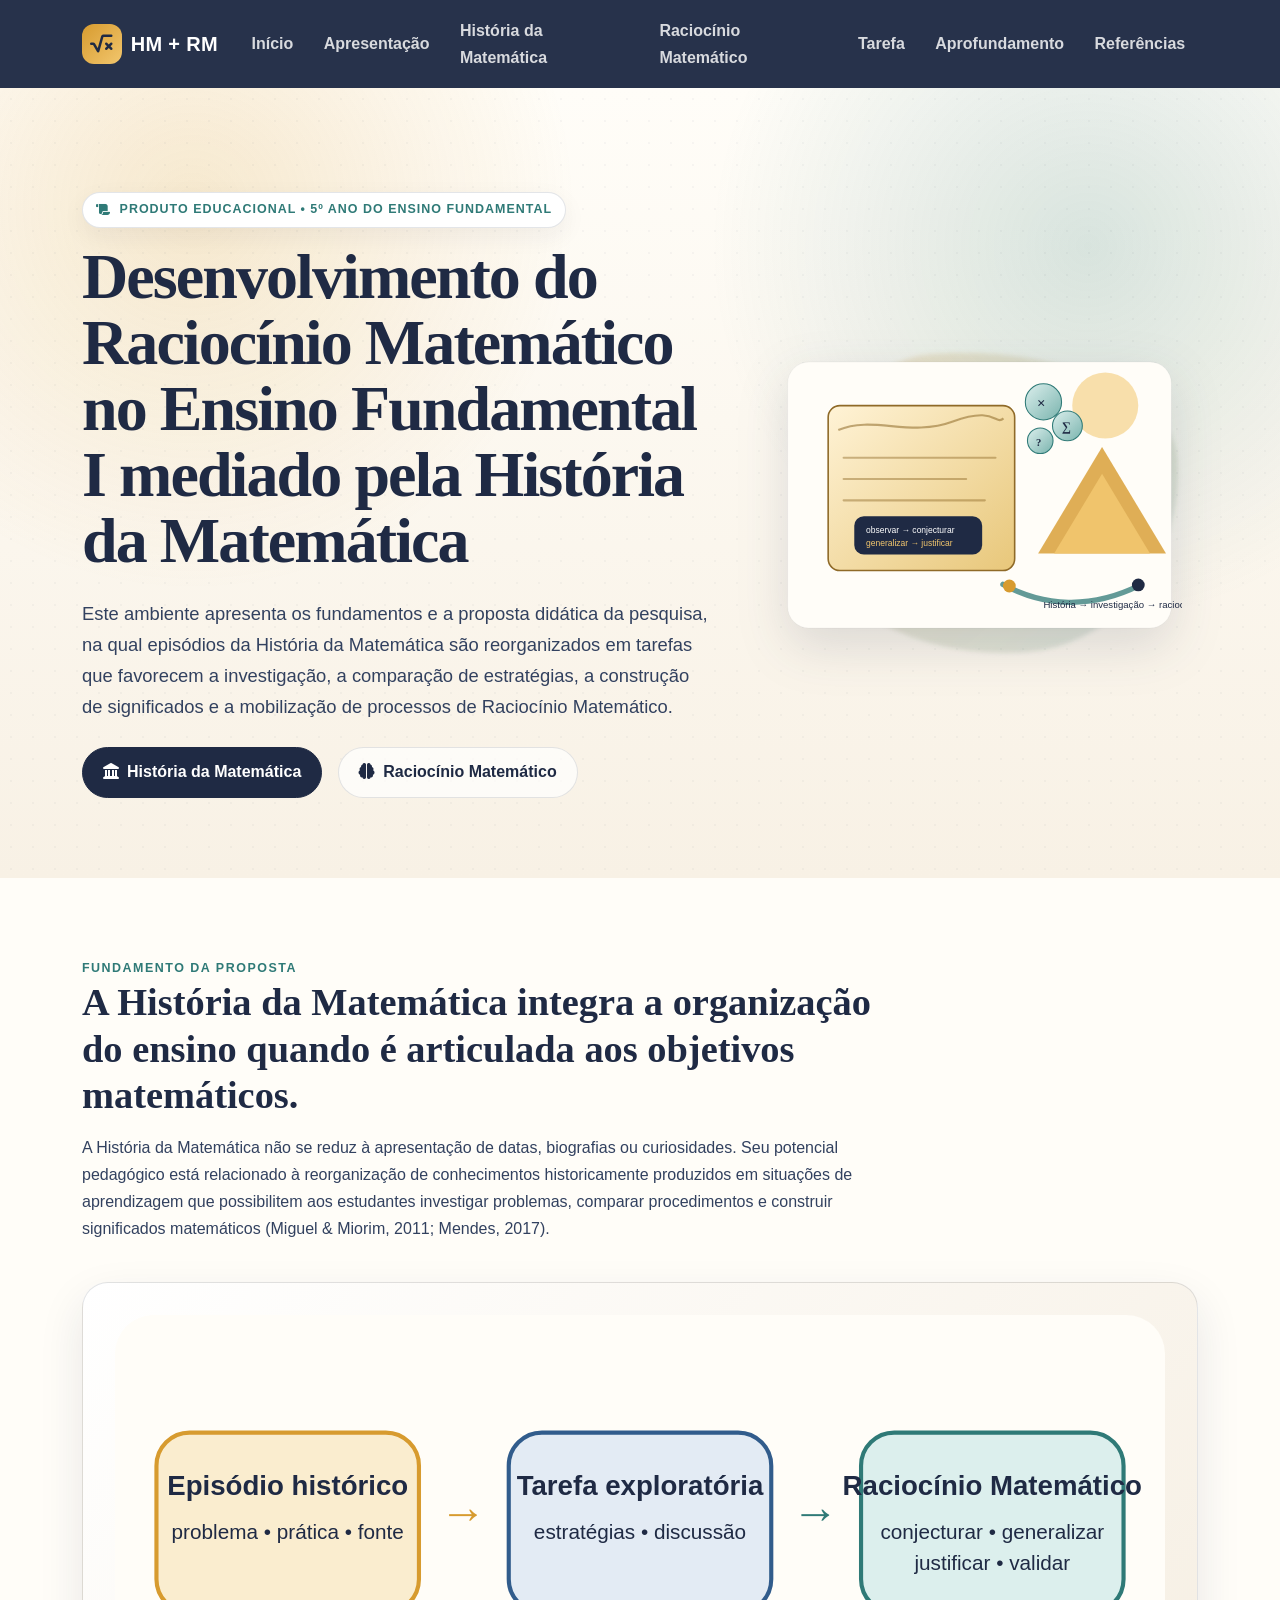
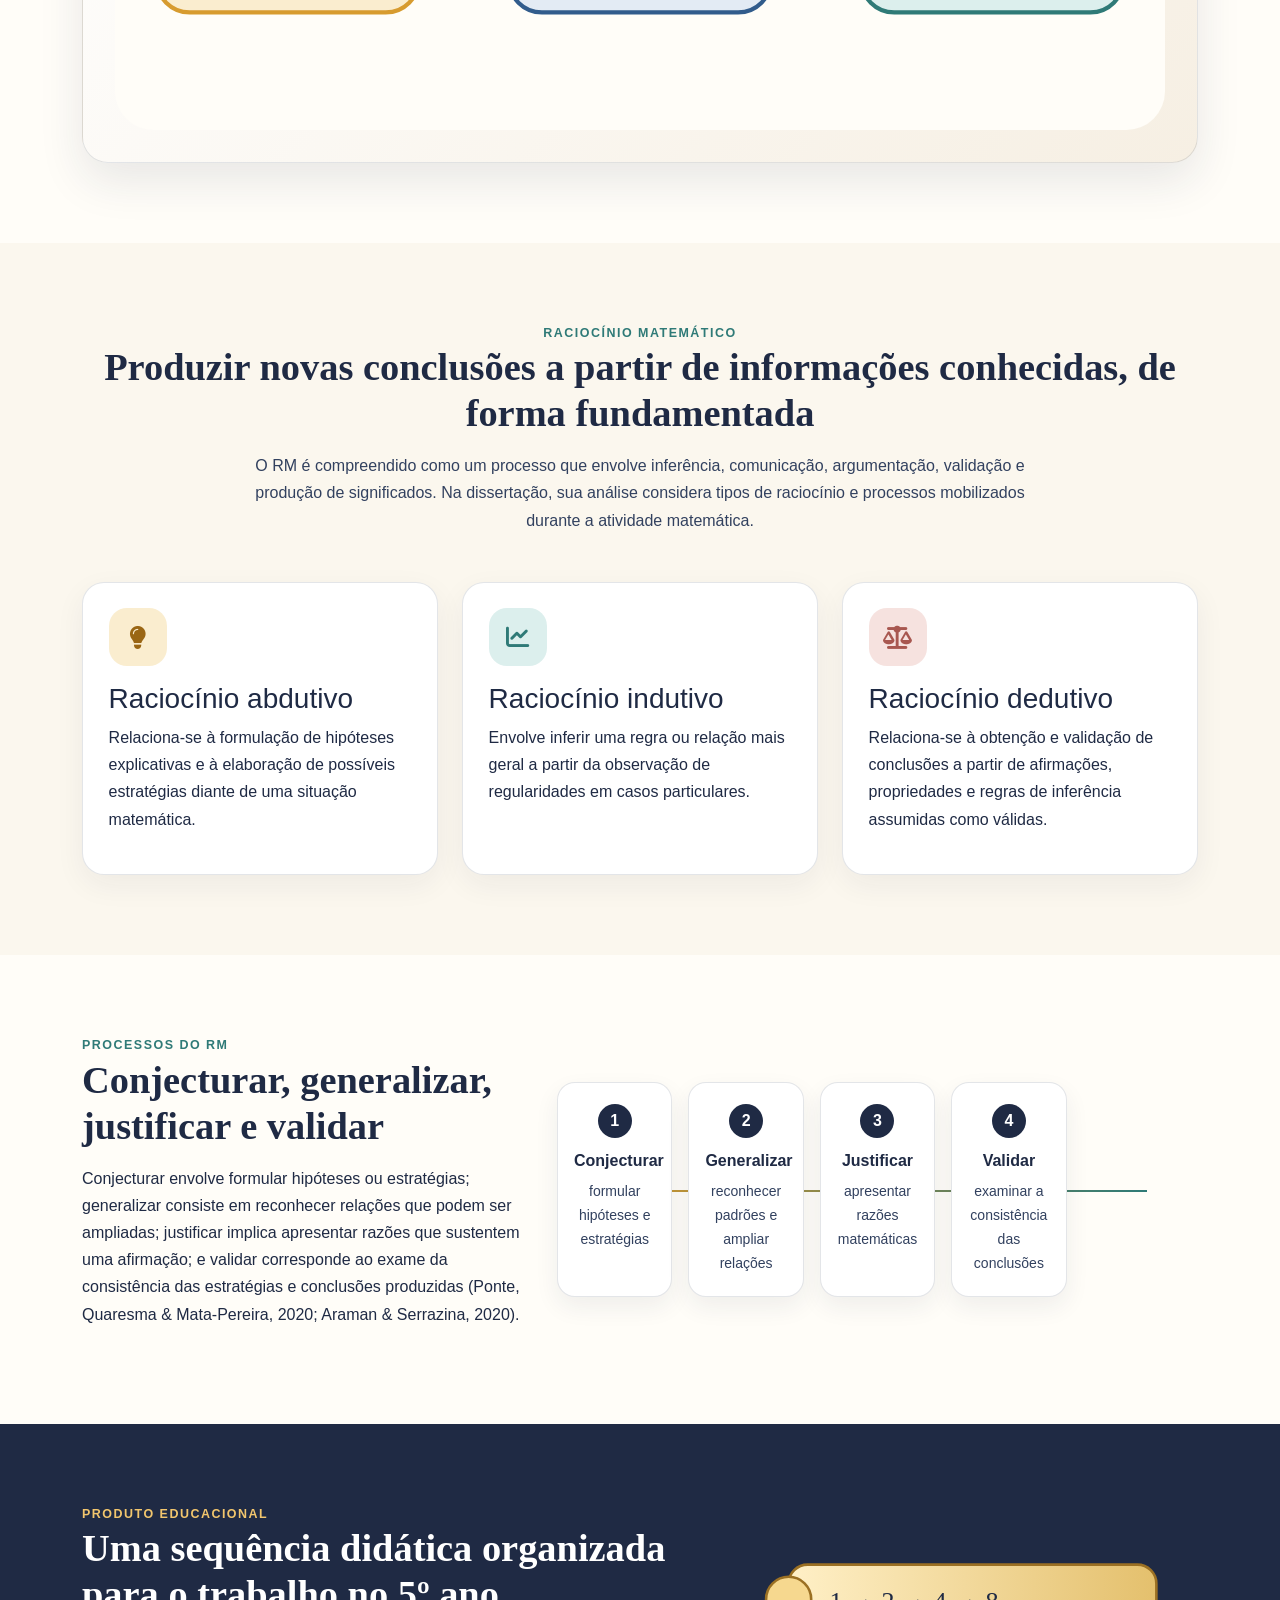
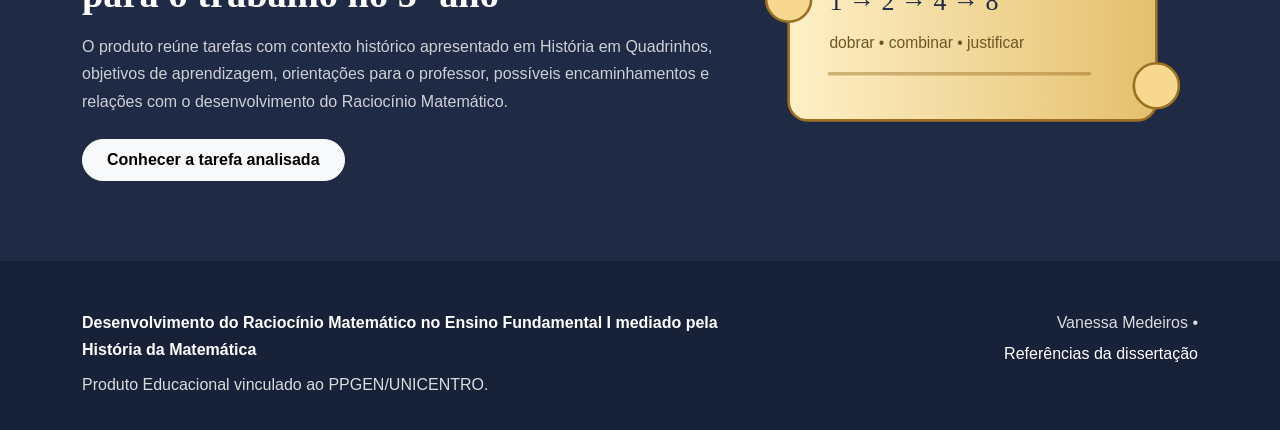
==== index.html @ 0def6e25 "Update index.html" ====
<!DOCTYPE html>

<html lang="pt-BR">
<head>
<meta charset="utf-8"/>
<meta content="width=device-width, initial-scale=1.0" name="viewport"/>
<meta content="Produto Educacional fundamentado na dissertação sobre História da Matemática e Raciocínio Matemático." name="description"/>
<title>Início | HM + RM</title>
<link href="https://cdn.jsdelivr.net/npm/bootstrap@5.3.3/dist/css/bootstrap.min.css" rel="stylesheet"/>
<link href="https://cdnjs.cloudflare.com/ajax/libs/font-awesome/6.5.2/css/all.min.css" rel="stylesheet"/>
<link href="style.css" rel="stylesheet"/>
</head>
<body>
<nav class="navbar navbar-expand-lg navbar-dark site-nav sticky-top">
<div class="container">
<a class="navbar-brand d-flex align-items-center" href="index.html"><span class="brand-mark"><i class="fa-solid fa-square-root-variable"></i></span>HM + RM</a>
<button aria-label="Abrir menu" class="navbar-toggler" data-bs-target="#menu" data-bs-toggle="collapse" type="button"><span class="navbar-toggler-icon"></span></button>
<div class="collapse navbar-collapse" id="menu">
<ul class="navbar-nav ms-auto align-items-lg-center">
<li class="nav-item"><a class="nav-link" href="index.html">Início</a></li>
<li class="nav-item"><a class="nav-link" href="apresentacao.html">Apresentação</a></li>
<li class="nav-item"><a class="nav-link" href="historia.html">História da Matemática</a></li>
<li class="nav-item"><a class="nav-link" href="raciocinio.html">Raciocínio Matemático</a></li>
<li class="nav-item"><a class="nav-link" href="tarefas.html">Tarefa</a></li>
<li class="nav-item"><a class="nav-link" href="saiba-mais.html">Aprofundamento</a></li>
<li class="nav-item"><a class="nav-link" href="referencias.html">Referências</a></li>
</ul>
</div>
</div>
</nav>
<header class="hero">
<div class="container">
<div class="row align-items-center g-5">
<div class="col-lg-7 reveal">
<span class="eyebrow"><i class="fa-solid fa-scroll"></i> Produto Educacional • 5º ano do Ensino Fundamental</span>
<h1 class="mt-3">Desenvolvimento do Raciocínio Matemático no Ensino Fundamental I mediado pela História da Matemática</h1>
<p class="lead mt-4">Este ambiente apresenta os fundamentos e a proposta didática da pesquisa, na qual episódios da História da Matemática são reorganizados em tarefas que favorecem a investigação, a comparação de estratégias, a construção de significados e a mobilização de processos de Raciocínio Matemático.</p>
<div class="d-flex flex-wrap gap-3 mt-4">
<a class="btn btn-primary-custom" href="historia.html"><i class="fa-solid fa-landmark me-2"></i>História da Matemática</a>
<a class="btn btn-outline-custom" href="raciocinio.html"><i class="fa-solid fa-brain me-2"></i>Raciocínio Matemático</a>
</div>
</div>
<div class="col-lg-5 reveal"><div class="hero-visual"><img alt="Ilustração relacionando História da Matemática e Raciocínio Matemático" src="hero-hm-rm.svg"/></div></div>
</div>
</div>
</header>
<main>
<section class="section" id="conexao"><div class="container">
<div class="row align-items-end mb-4 g-4 reveal"><div class="col-lg-9">
<div class="kicker">Fundamento da proposta</div>
<h2 class="section-title">A História da Matemática integra a organização do ensino quando é articulada aos objetivos matemáticos.</h2>
<p class="section-subtitle">A História da Matemática não se reduz à apresentação de datas, biografias ou curiosidades. Seu potencial pedagógico está relacionado à reorganização de conhecimentos historicamente produzidos em situações de aprendizagem que possibilitem aos estudantes investigar problemas, comparar procedimentos e construir significados matemáticos (Miguel &amp; Miorim, 2011; Mendes, 2017).</p>
</div></div>
<div class="bridge-card reveal"><img alt="Relação entre episódio histórico, tarefa matemática e Raciocínio Matemático" src="hm-rm-conexao.svg"/></div>
</div></section>
<section class="section section-soft"><div class="container">
<div class="text-center mb-5 reveal"><div class="kicker">Raciocínio Matemático</div><h2 class="section-title">Produzir novas conclusões a partir de informações conhecidas, de forma fundamentada</h2><p class="section-subtitle mx-auto">O RM é compreendido como um processo que envolve inferência, comunicação, argumentação, validação e produção de significados. Na dissertação, sua análise considera tipos de raciocínio e processos mobilizados durante a atividade matemática.</p></div>
<div class="row g-4">
<div class="col-lg-4 reveal"><div class="feature-card"><span class="icon-orb gold"><i class="fa-solid fa-lightbulb"></i></span><h3>Raciocínio abdutivo</h3><p>Relaciona-se à formulação de hipóteses explicativas e à elaboração de possíveis estratégias diante de uma situação matemática.</p></div></div>
<div class="col-lg-4 reveal"><div class="feature-card"><span class="icon-orb teal"><i class="fa-solid fa-chart-line"></i></span><h3>Raciocínio indutivo</h3><p>Envolve inferir uma regra ou relação mais geral a partir da observação de regularidades em casos particulares.</p></div></div>
<div class="col-lg-4 reveal"><div class="feature-card"><span class="icon-orb rose"><i class="fa-solid fa-scale-balanced"></i></span><h3>Raciocínio dedutivo</h3><p>Relaciona-se à obtenção e validação de conclusões a partir de afirmações, propriedades e regras de inferência assumidas como válidas.</p></div></div>
</div>
</div></section>
<section class="section"><div class="container">
<div class="row g-4 align-items-center"><div class="col-lg-5 reveal"><div class="kicker">Processos do RM</div><h2 class="section-title">Conjecturar, generalizar, justificar e validar</h2><p>Conjecturar envolve formular hipóteses ou estratégias; generalizar consiste em reconhecer relações que podem ser ampliadas; justificar implica apresentar razões que sustentem uma afirmação; e validar corresponde ao exame da consistência das estratégias e conclusões produzidas (Ponte, Quaresma &amp; Mata-Pereira, 2020; Araman &amp; Serrazina, 2020).</p></div>
<div class="col-lg-7 reveal"><div class="concept-flow"><div class="flow-step"><span class="num">1</span>Conjecturar<small>formular hipóteses e estratégias</small></div><div class="flow-step"><span class="num">2</span>Generalizar<small>reconhecer padrões e ampliar relações</small></div><div class="flow-step"><span class="num">3</span>Justificar<small>apresentar razões matemáticas</small></div><div class="flow-step"><span class="num">4</span>Validar<small>examinar a consistência das conclusões</small></div></div></div></div>
</div></section>
<section class="section section-dark"><div class="container"><div class="row g-4 align-items-center">
<div class="col-lg-7 reveal"><div class="kicker" style="color:var(--gold-2)">Produto Educacional</div><h2 class="section-title">Uma sequência didática organizada para o trabalho no 5º ano</h2><p class="section-subtitle">O produto reúne tarefas com contexto histórico apresentado em História em Quadrinhos, objetivos de aprendizagem, orientações para o professor, possíveis encaminhamentos e relações com o desenvolvimento do Raciocínio Matemático.</p><a class="btn btn-light rounded-pill fw-bold px-4 py-2 mt-2" href="tarefas.html">Conhecer a tarefa analisada</a></div>
<div class="col-lg-5 reveal"><img alt="Representação visual da tarefa sobre multiplicação egípcia" src="papiro-egipcio.svg"/></div>
</div></div></section>
</main>
<footer class="site-footer">
<div class="container">
<div class="row g-4">
<div class="col-lg-7"><div class="footer-title">Desenvolvimento do Raciocínio Matemático no Ensino Fundamental I mediado pela História da Matemática</div><p class="mt-2 mb-0">Produto Educacional vinculado ao PPGEN/UNICENTRO.</p></div>
<div class="col-lg-5 text-lg-end"><p class="mb-1">Vanessa Medeiros • <span id="ano"></span></p><a href="referencias.html">Referências da dissertação</a></div>
</div>
</div>
</footer>
<script src="https://cdn.jsdelivr.net/npm/bootstrap@5.3.3/dist/js/bootstrap.bundle.min.js"></script>
<script src="script.js"></script>
</body>
</html>
---- style.css ----
:root {
  --ink: #1f2a44;
  --ink-2: #32415f;
  --paper: #fbf7ee;
  --paper-2: #f2eadc;
  --cream: #fffdf8;
  --gold: #d79b2f;
  --gold-2: #f2c66d;
  --teal: #2f7a77;
  --teal-2: #dcefed;
  --blue: #315c8c;
  --rose: #a85750;
  --line: rgba(31, 42, 68, 0.12);
  --shadow: 0 18px 45px rgba(31, 42, 68, 0.10);
  --radius: 22px;
}

* { box-sizing: border-box; }
html { scroll-behavior: smooth; }
body {
  margin: 0;
  font-family: "Inter", "Segoe UI", Arial, sans-serif;
  color: var(--ink);
  background: var(--cream);
  line-height: 1.7;
}

a { color: var(--blue); text-decoration: none; }
a:hover { color: var(--teal); }
img { max-width: 100%; height: auto; }

.reading-progress {
  position: fixed;
  inset: 0 auto auto 0;
  height: 4px;
  width: 0;
  background: linear-gradient(90deg, var(--gold), var(--teal));
  z-index: 2000;
}

.site-nav {
  background: rgba(31, 42, 68, 0.96);
  backdrop-filter: blur(10px);
}
.site-nav .navbar-brand {
  color: #fff;
  font-weight: 800;
  letter-spacing: .3px;
}
.site-nav .brand-mark {
  display: inline-grid;
  place-items: center;
  width: 40px;
  height: 40px;
  margin-right: .55rem;
  border-radius: 12px;
  background: linear-gradient(135deg, var(--gold), var(--gold-2));
  color: var(--ink);
}
.site-nav .nav-link {
  color: rgba(255,255,255,.82) !important;
  font-weight: 600;
  margin-left: .3rem;
  border-radius: 999px;
  padding: .55rem .8rem !important;
}
.site-nav .nav-link:hover,
.site-nav .nav-link.active {
  color: #fff !important;
  background: rgba(255,255,255,.12);
}

.hero {
  position: relative;
  overflow: hidden;
  padding: 6.5rem 0 5rem;
  background:
    radial-gradient(circle at 15% 15%, rgba(215,155,47,.20), transparent 30%),
    radial-gradient(circle at 85% 20%, rgba(47,122,119,.18), transparent 30%),
    linear-gradient(180deg, #fffdf8 0%, #f8f1e5 100%);
}
.hero::after {
  content: "";
  position: absolute;
  inset: 0;
  pointer-events: none;
  opacity: .24;
  background-image: radial-gradient(rgba(31,42,68,.15) 1px, transparent 1px);
  background-size: 22px 22px;
}
.hero .container { position: relative; z-index: 1; }
.eyebrow {
  display: inline-flex;
  align-items: center;
  gap: .55rem;
  padding: .4rem .8rem;
  border-radius: 999px;
  background: #fff;
  border: 1px solid var(--line);
  box-shadow: 0 8px 25px rgba(31,42,68,.06);
  color: var(--teal);
  font-weight: 800;
  text-transform: uppercase;
  font-size: .78rem;
  letter-spacing: .08em;
}
.hero h1,
.page-hero h1 {
  font-family: Georgia, "Times New Roman", serif;
  font-weight: 800;
  color: var(--ink);
  letter-spacing: -.03em;
}
.hero h1 { font-size: clamp(2.45rem, 5vw, 4.6rem); line-height: 1.03; }
.hero .lead { color: var(--ink-2); max-width: 720px; font-size: 1.15rem; }
.hero-visual {
  position: relative;
  padding: 1rem;
}
.hero-visual::before {
  content: "";
  position: absolute;
  inset: 6% 4% 2% 12%;
  background: linear-gradient(145deg, rgba(215,155,47,.18), rgba(47,122,119,.16));
  filter: blur(2px);
  border-radius: 35% 65% 45% 55% / 55% 40% 60% 45%;
  transform: rotate(-4deg);
}
.hero-visual img { position: relative; z-index: 1; filter: drop-shadow(0 18px 25px rgba(31,42,68,.14)); }

.btn-primary-custom,
.btn-outline-custom {
  border-radius: 999px;
  padding: .8rem 1.25rem;
  font-weight: 800;
  transition: .2s ease;
}
.btn-primary-custom {
  background: var(--ink);
  color: #fff;
  border: 1px solid var(--ink);
}
.btn-primary-custom:hover { background: var(--teal); border-color: var(--teal); color: #fff; transform: translateY(-2px); }
.btn-outline-custom {
  color: var(--ink);
  background: rgba(255,255,255,.7);
  border: 1px solid var(--line);
}
.btn-outline-custom:hover { background: #fff; color: var(--teal); transform: translateY(-2px); }

.section { padding: 5rem 0; }
.section-soft { background: var(--paper); }
.section-dark {
  background: var(--ink);
  color: #fff;
}
.section-title {
  font-family: Georgia, "Times New Roman", serif;
  font-weight: 800;
  font-size: clamp(2rem, 3vw, 3rem);
  margin-bottom: 1rem;
  color: var(--ink);
}
.section-dark .section-title { color: #fff; }
.section-subtitle { color: var(--ink-2); max-width: 780px; }
.section-dark .section-subtitle { color: rgba(255,255,255,.78); }

.kicker {
  color: var(--teal);
  text-transform: uppercase;
  letter-spacing: .12em;
  font-weight: 900;
  font-size: .78rem;
}

.feature-card,
.info-card,
.task-card,
.resource-card,
.stat-card {
  height: 100%;
  background: #fff;
  border: 1px solid var(--line);
  border-radius: var(--radius);
  box-shadow: 0 10px 30px rgba(31,42,68,.06);
}
.feature-card,
.info-card,
.resource-card,
.stat-card { padding: 1.6rem; }
.feature-card { transition: transform .2s ease, box-shadow .2s ease; }
.feature-card:hover { transform: translateY(-5px); box-shadow: var(--shadow); }
.icon-orb {
  display: inline-grid;
  place-items: center;
  width: 58px;
  height: 58px;
  border-radius: 18px;
  margin-bottom: 1rem;
  font-size: 1.45rem;
  color: var(--ink);
  background: var(--paper-2);
}
.icon-orb.teal { background: var(--teal-2); color: var(--teal); }
.icon-orb.gold { background: #faedcf; color: #9a6614; }
.icon-orb.rose { background: #f6e2df; color: var(--rose); }
.icon-orb.blue { background: #e3ebf4; color: var(--blue); }

.concept-flow {
  position: relative;
  display: grid;
  grid-template-columns: repeat(5, minmax(0, 1fr));
  gap: 1rem;
  align-items: stretch;
}
.concept-flow::before {
  content: "";
  position: absolute;
  top: 50%;
  left: 8%;
  right: 8%;
  height: 2px;
  background: linear-gradient(90deg, var(--gold), var(--teal));
  z-index: 0;
}
.flow-step {
  position: relative;
  z-index: 1;
  padding: 1.3rem 1rem;
  text-align: center;
  border-radius: 18px;
  background: #fff;
  border: 1px solid var(--line);
  box-shadow: 0 10px 25px rgba(31,42,68,.07);
  font-weight: 800;
}
.flow-step small { display: block; margin-top: .35rem; color: var(--ink-2); font-weight: 500; }
.flow-step .num {
  display: inline-grid;
  place-items: center;
  width: 34px;
  height: 34px;
  border-radius: 50%;
  background: var(--ink);
  color: #fff;
  margin-bottom: .6rem;
}

.bridge-card {
  border-radius: 26px;
  padding: 2rem;
  background: linear-gradient(135deg, #fff, #f6efe3);
  border: 1px solid var(--line);
  box-shadow: var(--shadow);
}
.bridge-arrow {
  font-size: 2rem;
  color: var(--gold);
}

.page-hero {
  padding: 4.3rem 0 3.8rem;
  background:
    linear-gradient(135deg, rgba(215,155,47,.15), rgba(47,122,119,.10)),
    var(--paper);
  border-bottom: 1px solid var(--line);
}
.page-hero p { color: var(--ink-2); font-size: 1.08rem; max-width: 820px; }

.pill-row { display: flex; flex-wrap: wrap; gap: .55rem; }
.pill {
  display: inline-flex;
  align-items: center;
  gap: .4rem;
  padding: .42rem .72rem;
  border-radius: 999px;
  background: var(--paper-2);
  color: var(--ink);
  border: 1px solid var(--line);
  font-size: .9rem;
  font-weight: 700;
}

.timeline {
  position: relative;
  padding-left: 2rem;
}
.timeline::before {
  content: "";
  position: absolute;
  left: .55rem;
  top: .6rem;
  bottom: .6rem;
  width: 2px;
  background: linear-gradient(var(--gold), var(--teal));
}
.timeline-item {
  position: relative;
  padding: 0 0 1.8rem 1rem;
}
.timeline-item::before {
  content: "";
  position: absolute;
  left: -1.86rem;
  top: .4rem;
  width: 14px;
  height: 14px;
  border-radius: 50%;
  background: #fff;
  border: 4px solid var(--teal);
}

.rm-grid {
  display: grid;
  grid-template-columns: repeat(3, minmax(0, 1fr));
  gap: 1rem;
}
.rm-card {
  padding: 1.5rem;
  border-radius: 22px;
  background: #fff;
  border: 1px solid var(--line);
  box-shadow: 0 10px 28px rgba(31,42,68,.06);
}
.rm-card strong { display: block; font-size: 1.16rem; margin-bottom: .55rem; }
.rm-link {
  display: flex;
  align-items: center;
  justify-content: center;
  gap: .55rem;
  margin-top: 1rem;
  font-weight: 800;
  color: var(--teal);
}

.process-table {
  overflow: hidden;
  border-radius: 20px;
  border: 1px solid var(--line);
  background: #fff;
}
.process-row {
  display: grid;
  grid-template-columns: 190px 1fr 1fr;
  border-bottom: 1px solid var(--line);
}
.process-row:last-child { border-bottom: 0; }
.process-row > div { padding: 1.1rem 1.2rem; }
.process-row.head { background: var(--ink); color: #fff; font-weight: 800; }
.process-name { font-weight: 900; color: var(--ink); background: var(--paper); }
.process-row.head .process-name { color: #fff; background: transparent; }

.hm-callout {
  border-left: 6px solid var(--gold);
  padding: 1.3rem 1.4rem;
  border-radius: 16px;
  background: #fff9eb;
}

.task-card { overflow: hidden; transition: transform .2s ease, box-shadow .2s ease; }
.task-card:hover { transform: translateY(-5px); box-shadow: var(--shadow); }
.task-art {
  height: 190px;
  display: grid;
  place-items: center;
  padding: 1.2rem;
  background: linear-gradient(135deg, #f7edd7, #e6f2f1);
  border-bottom: 1px solid var(--line);
}
.task-art img { max-height: 160px; }
.task-body { padding: 1.5rem; }
.task-meta { display: flex; flex-wrap: wrap; gap: .5rem; margin: 1rem 0; }
.task-meta span {
  padding: .36rem .65rem;
  border-radius: 999px;
  background: var(--paper);
  border: 1px solid var(--line);
  font-size: .84rem;
  font-weight: 700;
}

.resource-card h3 { font-size: 1.1rem; }
.resource-card .resource-type {
  display: inline-block;
  margin-bottom: .75rem;
  color: var(--teal);
  font-size: .78rem;
  font-weight: 900;
  text-transform: uppercase;
  letter-spacing: .09em;
}

.reference-list { display: grid; gap: .9rem; }
.reference-item {
  padding: 1rem 1.2rem;
  background: #fff;
  border: 1px solid var(--line);
  border-radius: 16px;
}
.reference-item strong { color: var(--ink); }

.quote-panel {
  position: relative;
  padding: 2rem;
  border-radius: 24px;
  background: var(--ink);
  color: #fff;
  overflow: hidden;
}
.quote-panel::after {
  content: "∑";
  position: absolute;
  right: 1rem;
  bottom: -2rem;
  font-family: Georgia, serif;
  font-size: 10rem;
  color: rgba(255,255,255,.06);
}
.quote-panel p { position: relative; z-index: 1; font-size: 1.15rem; margin: 0; }

.stat-card .stat-number {
  font-size: 2rem;
  font-weight: 900;
  color: var(--teal);
}

.notice {
  padding: 1rem 1.2rem;
  border-radius: 16px;
  background: #eef7f5;
  border: 1px solid rgba(47,122,119,.24);
}

.site-footer {
  padding: 3rem 0 2rem;
  background: #172137;
  color: rgba(255,255,255,.84);
}
.site-footer a { color: #fff; }
.site-footer .footer-title { color: #fff; font-weight: 800; }

/* Conteúdo visível por padrão. A animação só é ativada quando o JavaScript carrega corretamente. */
.reveal {
  opacity: 1;
  transform: none;
}
.reveal.reveal-ready {
  opacity: 0;
  transform: translateY(18px);
  transition: opacity .55s ease, transform .55s ease;
}
.reveal.reveal-ready.visible {
  opacity: 1;
  transform: translateY(0);
}

#btnTopo {
  position: fixed;
  right: 22px;
  bottom: 22px;
  width: 48px;
  height: 48px;
  border: 0;
  border-radius: 50%;
  background: var(--ink);
  color: #fff;
  box-shadow: 0 10px 28px rgba(31,42,68,.25);
  display: none;
  z-index: 1200;
}
#btnTopo:hover { background: var(--teal); }

@media (max-width: 991.98px) {
  .hero { padding-top: 4.2rem; }
  .hero-visual { margin-top: 2rem; }
  .concept-flow { grid-template-columns: 1fr; }
  .concept-flow::before { display: none; }
  .rm-grid { grid-template-columns: 1fr; }
  .process-row { grid-template-columns: 1fr; }
  .process-row.head { display: none; }
  .process-name { border-bottom: 1px solid var(--line); }
}

@media (max-width: 575.98px) {
  .section { padding: 3.5rem 0; }
  .hero h1 { font-size: 2.45rem; }
  .page-hero { padding: 3.2rem 0; }
}


script.js

const page = window.location.pathname.split('/').pop() || 'index.html';

document.querySelectorAll('.site-nav .nav-link').forEach(link => {
  const href = link.getAttribute('href');
  if (href === page) link.classList.add('active');
});

const progress = document.createElement('div');
progress.className = 'reading-progress';
document.body.appendChild(progress);

window.addEventListener('scroll', () => {
  const doc = document.documentElement;
  const max = doc.scrollHeight - doc.clientHeight;
  const pct = max > 0 ? (doc.scrollTop / max) * 100 : 0;
  progress.style.width = `${pct}%`;
});

const button = document.createElement('button');
button.id = 'btnTopo';
button.setAttribute('aria-label', 'Voltar ao topo');
button.innerHTML = '<i class="fa-solid fa-arrow-up"></i>';
document.body.appendChild(button);

window.addEventListener('scroll', () => {
  button.style.display = window.scrollY > 450 ? 'block' : 'none';
});

button.addEventListener('click', () => {
  window.scrollTo({ top: 0, behavior: 'smooth' });
});

document.querySelectorAll('a[href^="#"]').forEach(link => {
  link.addEventListener('click', event => {
    const id = link.getAttribute('href');
    if (!id || id === '#') return;
    const target = document.querySelector(id);
    if (target) {
      event.preventDefault();
      target.scrollIntoView({ behavior: 'smooth', block: 'start' });
    }
  });
});

const revealElements = document.querySelectorAll('.reveal');

if ('IntersectionObserver' in window) {
  const observer = new IntersectionObserver((entries) => {
    entries.forEach(entry => {
      if (entry.isIntersecting) {
        entry.target.classList.add('visible');
        observer.unobserve(entry.target);
      }
    });
  }, { threshold: 0.12 });

  revealElements.forEach(el => {
    el.classList.add('reveal-ready');
    observer.observe(el);
  });
} else {
  // Fallback: em navegadores sem IntersectionObserver, o conteúdo permanece visível.
  revealElements.forEach(el => el.classList.add('visible'));
}

const year = document.getElementById('ano');
if (year) year.textContent = new Date().getFullYear();


hero-hm-rm.svg

<svg xmlns="http://www.w3.org/2000/svg" viewBox="0 0 760 560" role="img" aria-labelledby="title desc">
  <title id="title">História da Matemática conectada ao Raciocínio Matemático</title>
  <desc id="desc">Ilustração com papiro, pirâmide, símbolos matemáticos e trilha de raciocínio.</desc>
  <defs>
    <linearGradient id="paper" x1="0" y1="0" x2="1" y2="1"><stop stop-color="#fff3d6"/><stop offset="1" stop-color="#e8c77a"/></linearGradient>
    <linearGradient id="teal" x1="0" y1="0" x2="1" y2="1"><stop stop-color="#dcefed"/><stop offset="1" stop-color="#7ab4ae"/></linearGradient>
  </defs>
  <rect x="20" y="30" width="720" height="500" rx="40" fill="#fffdf8" stroke="#1f2a44" stroke-opacity=".08"/>
  <circle cx="616" cy="112" r="62" fill="#f2c66d" opacity=".55"/>
  <path d="M490 390 L610 190 L730 390 Z" fill="#d79b2f" opacity=".8"/>
  <path d="M520 390 L610 240 L700 390 Z" fill="#f0c46c"/>
  <rect x="96" y="112" width="350" height="310" rx="22" fill="url(#paper)" stroke="#8f6a28" stroke-width="3"/>
  <path d="M115 158 C180 130 250 172 330 142 S410 150 425 136" fill="none" stroke="#8f6a28" stroke-width="4" opacity=".55"/>
  <path d="M125 210 H410 M125 250 H355 M125 290 H390" stroke="#8f6a28" stroke-width="4" opacity=".45" stroke-linecap="round"/>
  <g transform="translate(145 320)">
    <rect width="240" height="72" rx="18" fill="#1f2a44"/>
    <text x="22" y="31" font-family="Arial" font-size="16" fill="#fff">observar → conjecturar</text>
    <text x="22" y="55" font-family="Arial" font-size="16" fill="#f2c66d">generalizar → justificar</text>
  </g>
  <g fill="url(#teal)" stroke="#2f7a77" stroke-width="2">
    <circle cx="500" cy="105" r="34"/><circle cx="545" cy="150" r="28"/><circle cx="494" cy="178" r="24"/>
  </g>
  <g font-family="Georgia" font-weight="700" fill="#1f2a44">
    <text x="488" y="116" font-size="28">×</text><text x="535" y="160" font-size="24">∑</text><text x="486" y="187" font-size="20">?</text>
  </g>
  <path d="M424 448 C500 490 590 495 680 450" fill="none" stroke="#2f7a77" stroke-width="10" stroke-linecap="round" opacity=".75"/>
  <circle cx="436" cy="451" r="12" fill="#d79b2f"/><circle cx="678" cy="449" r="12" fill="#1f2a44"/>
  <text x="500" y="492" font-family="Arial" font-size="18" fill="#1f2a44">História → investigação → raciocínio</text>
</svg>


hm-rm-conexao.svg

<svg xmlns="http://www.w3.org/2000/svg" viewBox="0 0 760 300" role="img" aria-labelledby="t d">
  <title id="t">Conexão entre História da Matemática e Raciocínio Matemático</title><desc id="d">Fluxo de um episódio histórico para uma tarefa investigativa e para processos de raciocínio.</desc>
  <rect width="760" height="300" rx="28" fill="#fffdf8"/>
  <g font-family="Arial" text-anchor="middle">
    <rect x="30" y="85" width="190" height="130" rx="24" fill="#faedcf" stroke="#d79b2f" stroke-width="3"/>
    <text x="125" y="130" font-size="20" font-weight="700" fill="#1f2a44">Episódio histórico</text>
    <text x="125" y="162" font-size="15" fill="#1f2a44">problema • prática • fonte</text>
    <rect x="285" y="85" width="190" height="130" rx="24" fill="#e3ebf4" stroke="#315c8c" stroke-width="3"/>
    <text x="380" y="130" font-size="20" font-weight="700" fill="#1f2a44">Tarefa exploratória</text>
    <text x="380" y="162" font-size="15" fill="#1f2a44">estratégias • discussão</text>
    <rect x="540" y="85" width="190" height="130" rx="24" fill="#dcefed" stroke="#2f7a77" stroke-width="3"/>
    <text x="635" y="130" font-size="20" font-weight="700" fill="#1f2a44">Raciocínio Matemático</text>
    <text x="635" y="162" font-size="15" fill="#1f2a44">conjecturar • generalizar</text>
    <text x="635" y="184" font-size="15" fill="#1f2a44">justificar • validar</text>
    <text x="252" y="155" font-size="34" fill="#d79b2f">→</text>
    <text x="507" y="155" font-size="34" fill="#2f7a77">→</text>
  </g>
</svg>
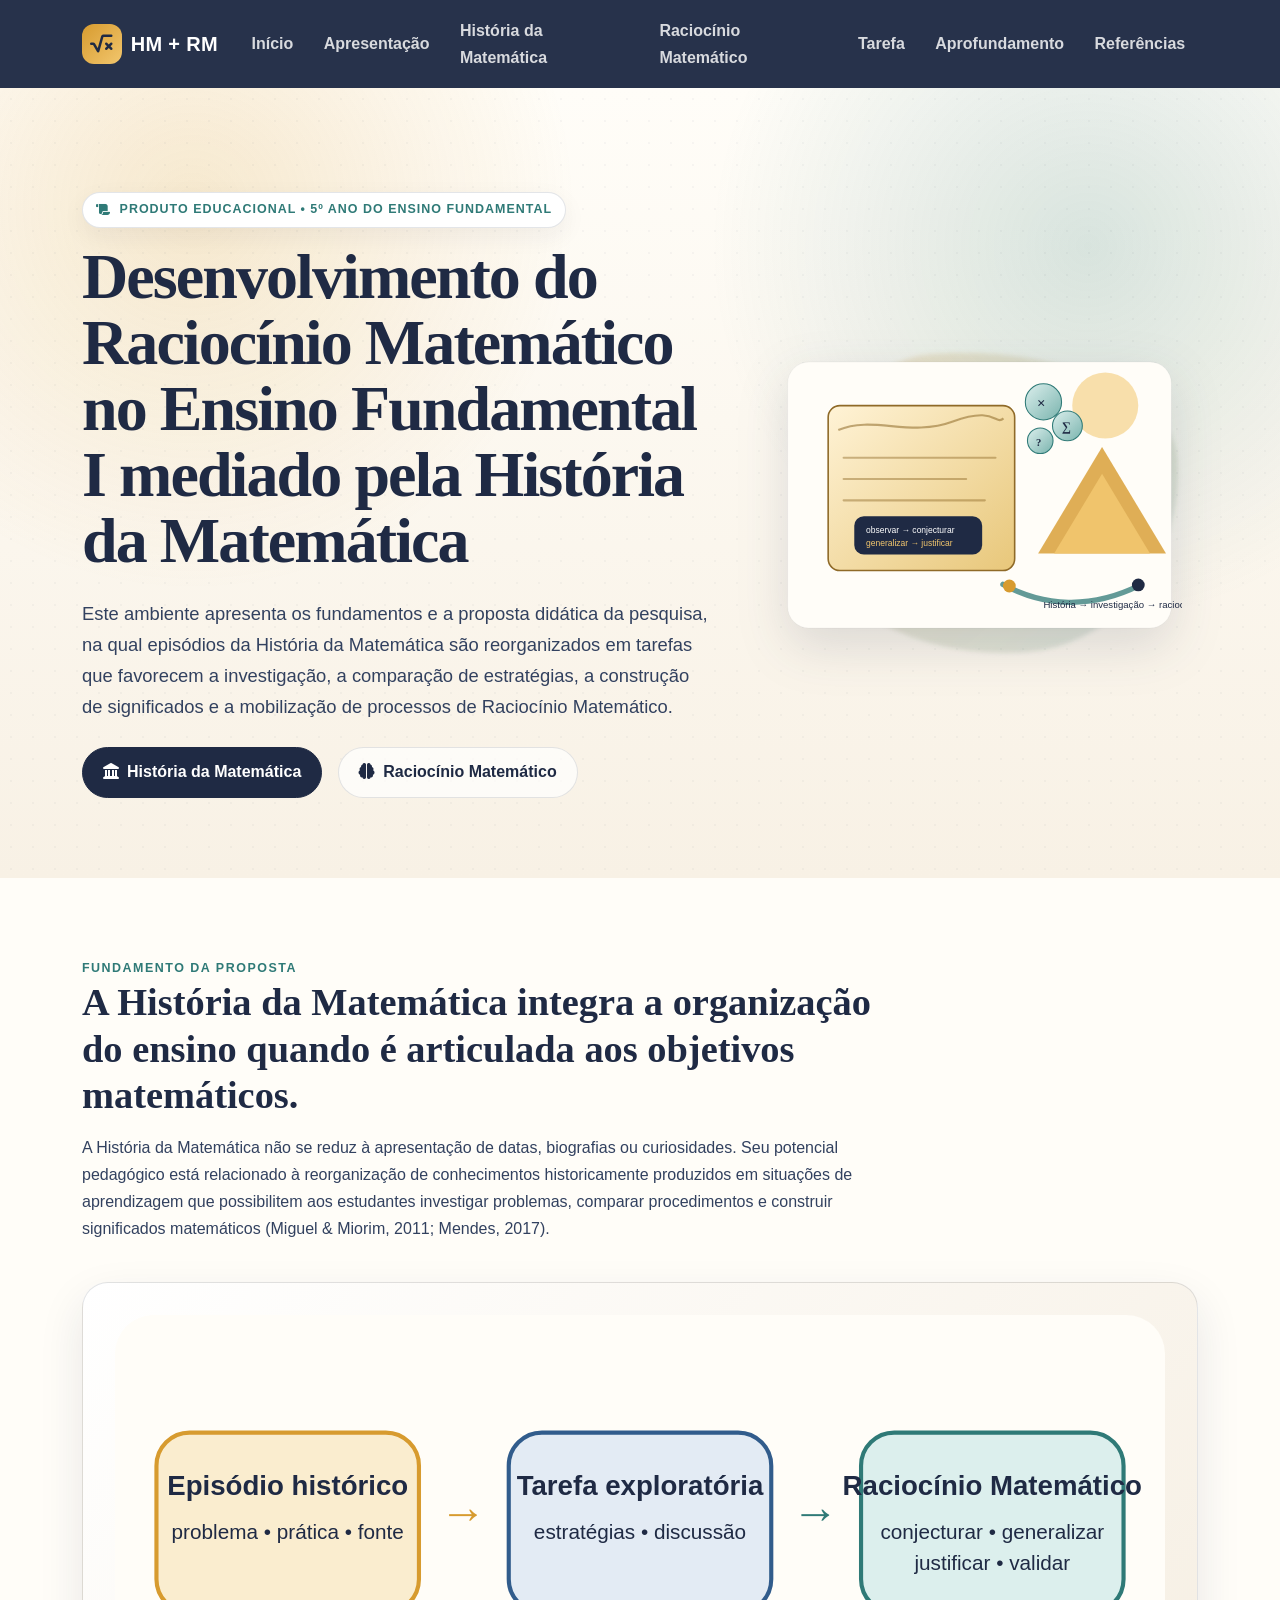
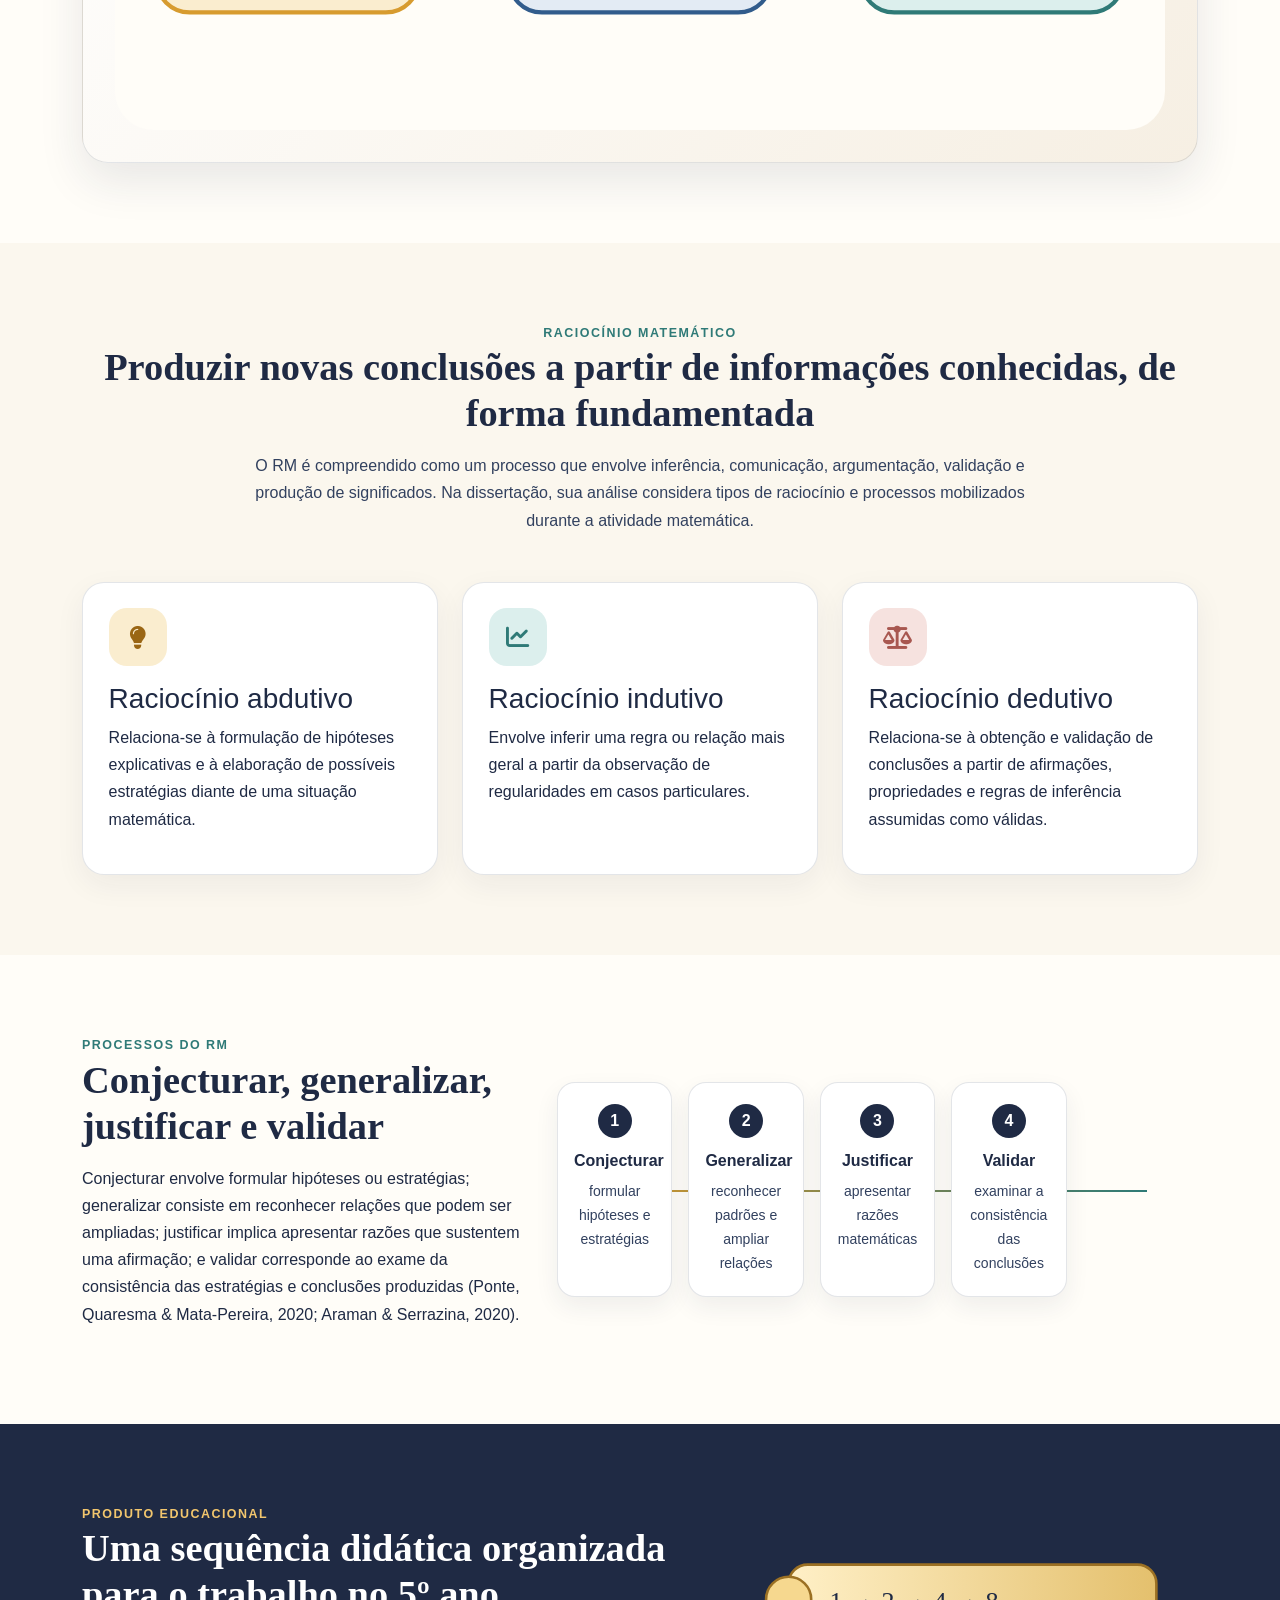
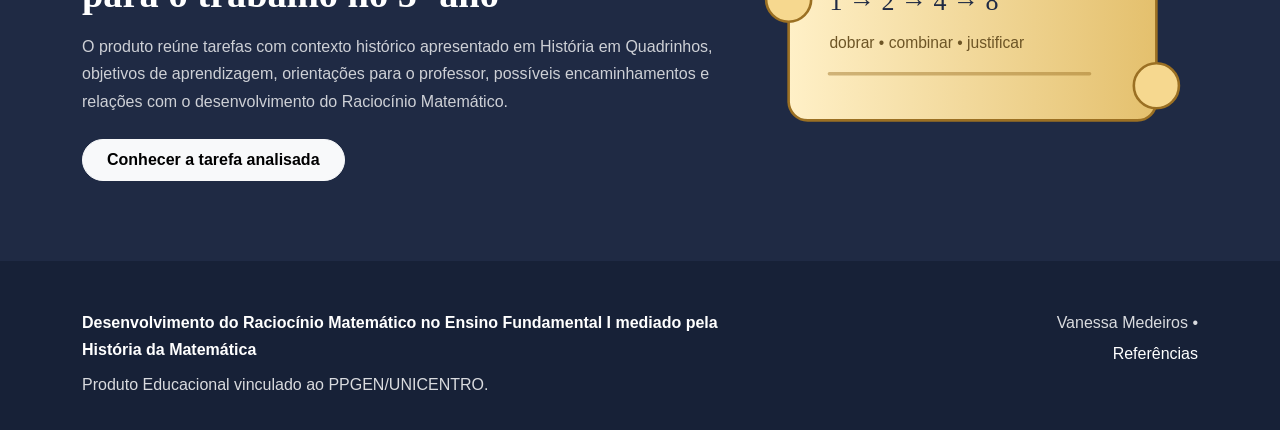
==== commit 3b85657a: "Update index.html" ====
--- a/index.html
+++ b/index.html
@@ -74,7 +74,7 @@
 <div class="container">
 <div class="row g-4">
 <div class="col-lg-7"><div class="footer-title">Desenvolvimento do Raciocínio Matemático no Ensino Fundamental I mediado pela História da Matemática</div><p class="mt-2 mb-0">Produto Educacional vinculado ao PPGEN/UNICENTRO.</p></div>
-<div class="col-lg-5 text-lg-end"><p class="mb-1">Vanessa Medeiros • <span id="ano"></span></p><a href="referencias.html">Referências da dissertação</a></div>
+<div class="col-lg-5 text-lg-end"><p class="mb-1">Vanessa Medeiros • <span id="ano"></span></p><a href="referencias.html">Referências</a></div>
 </div>
 </div>
 </footer>
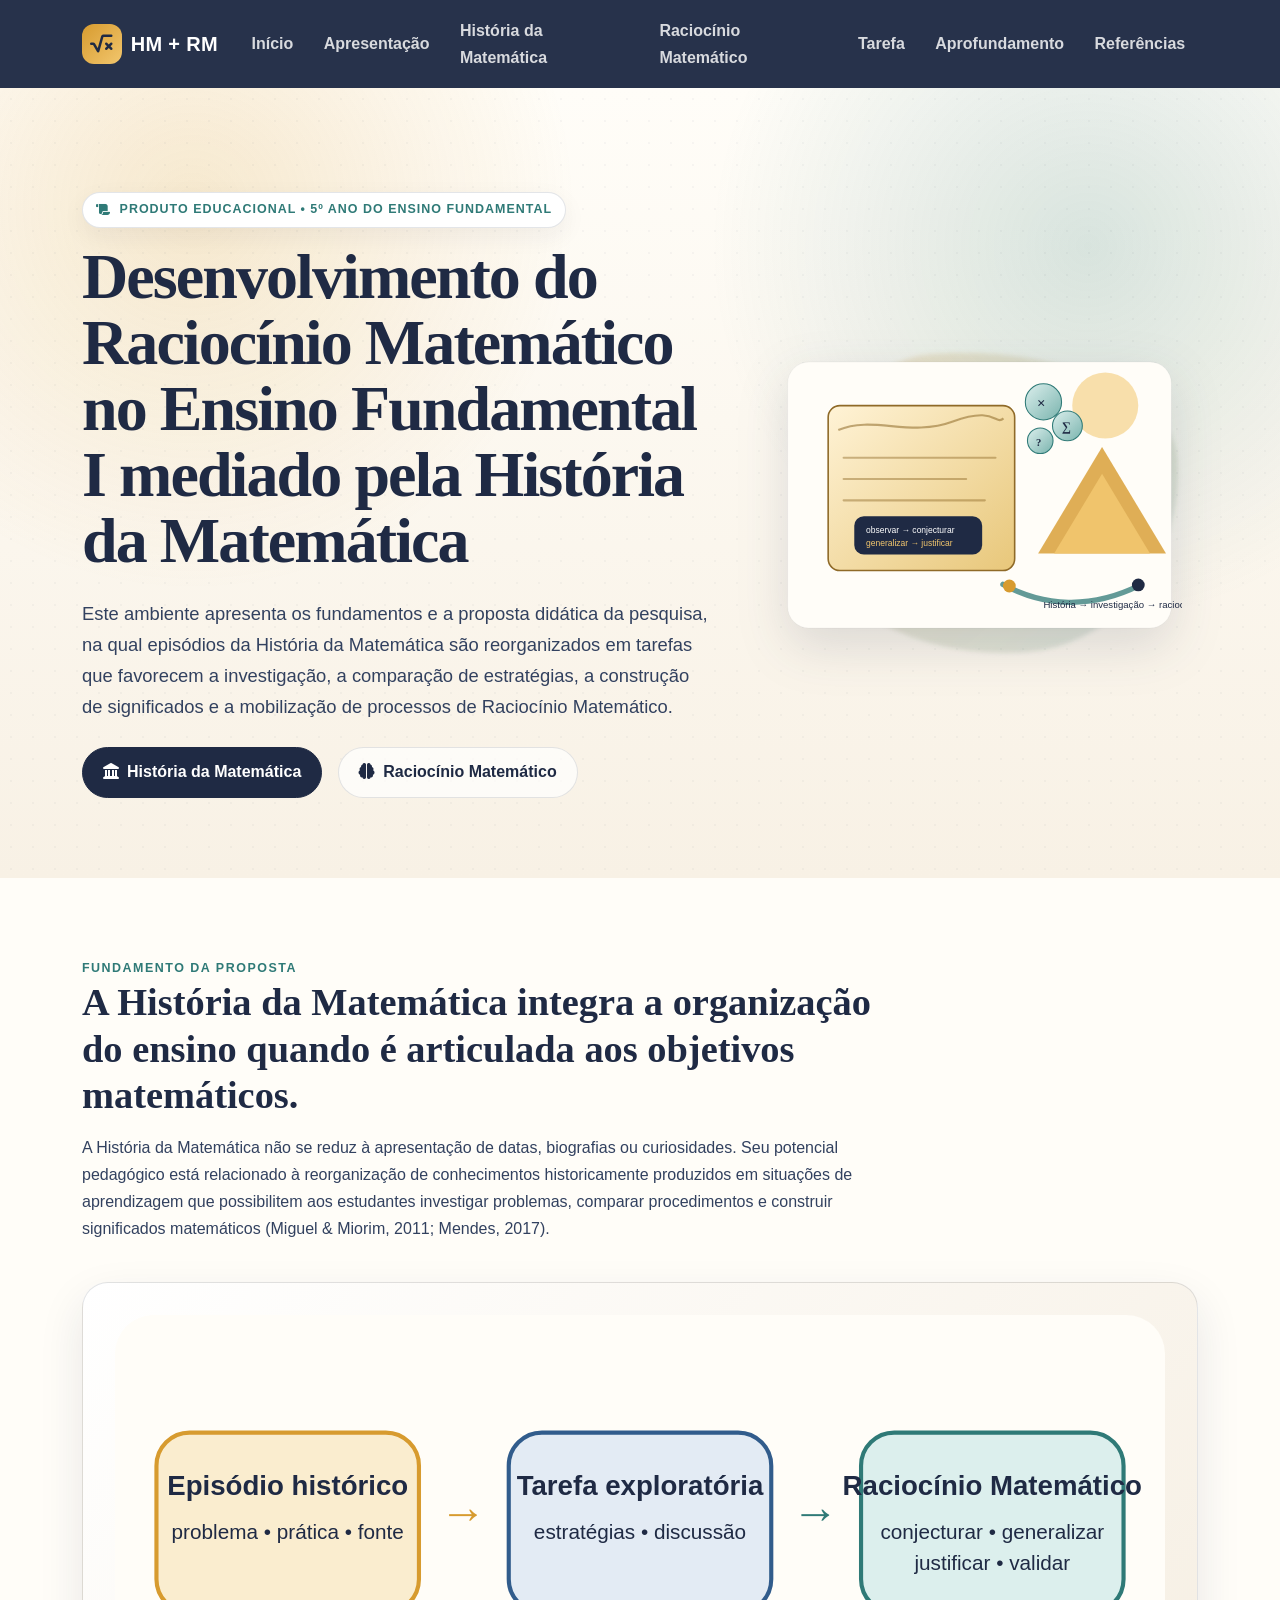
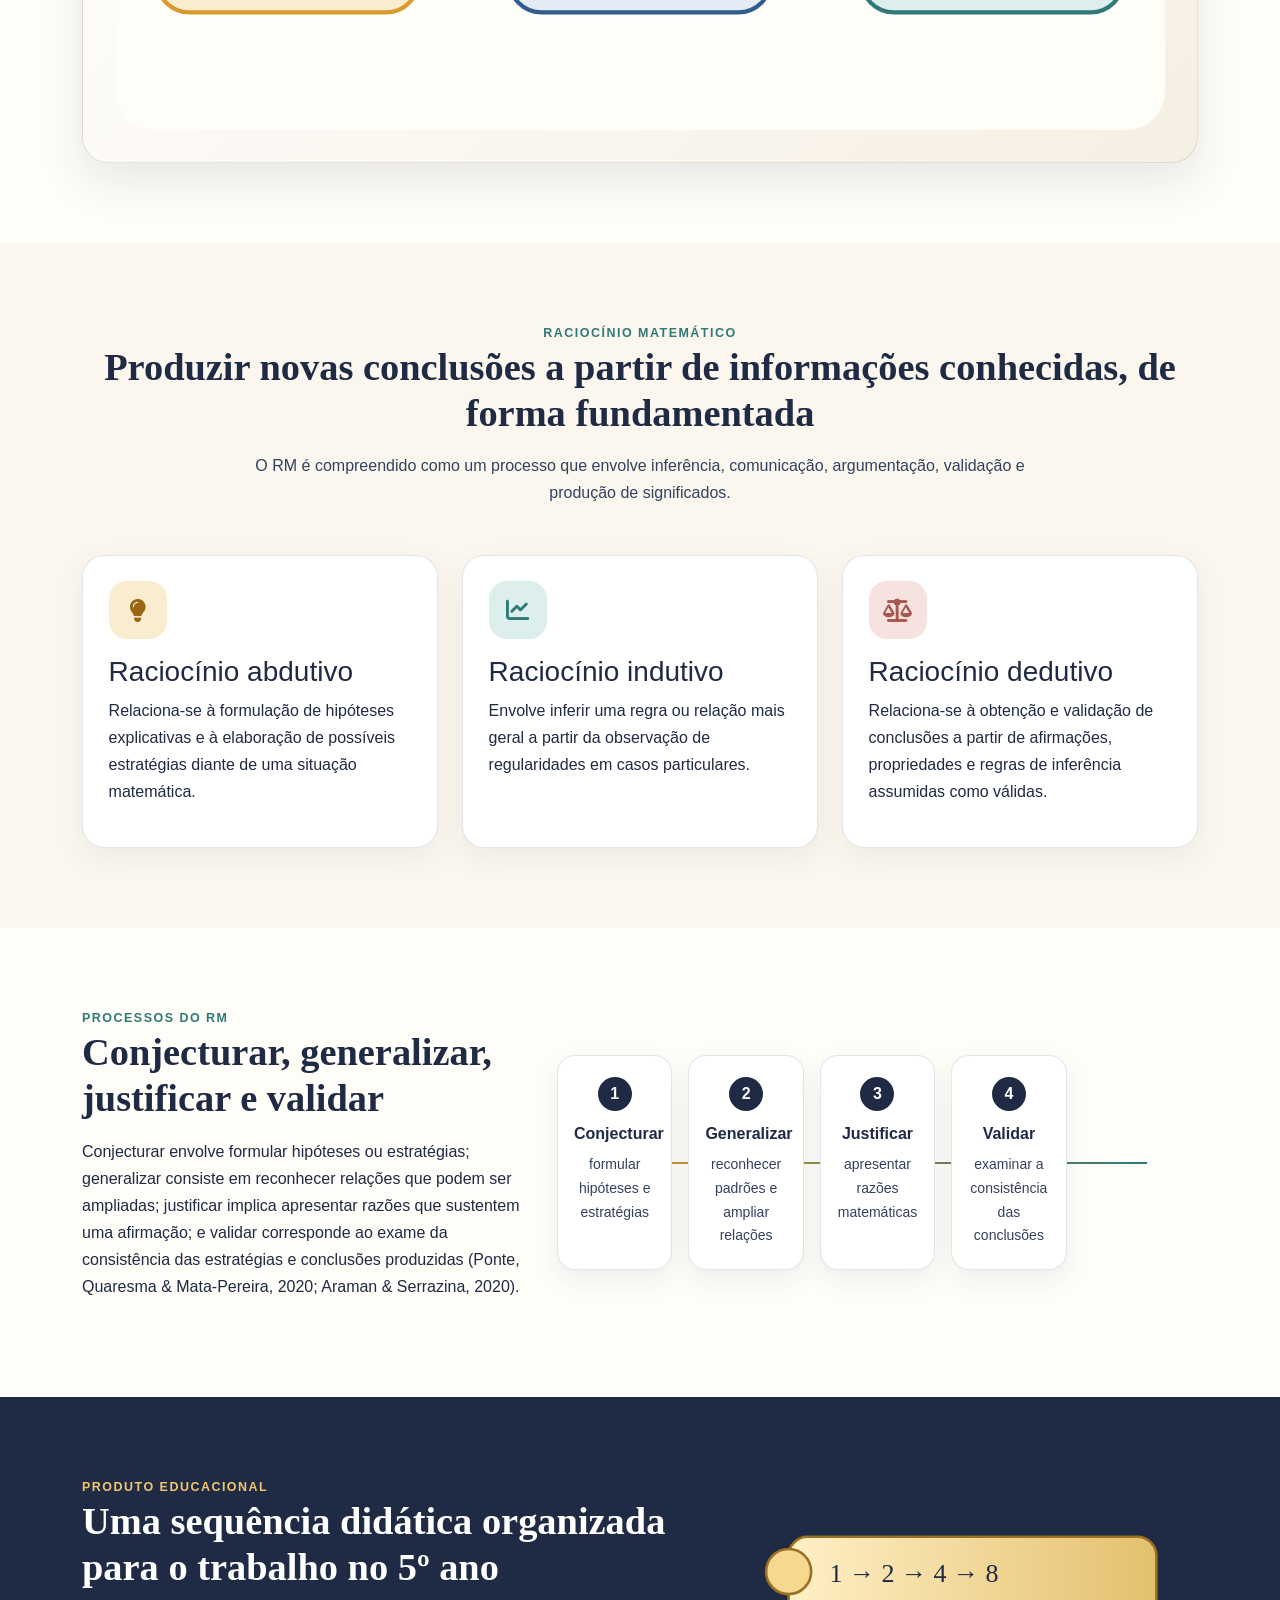
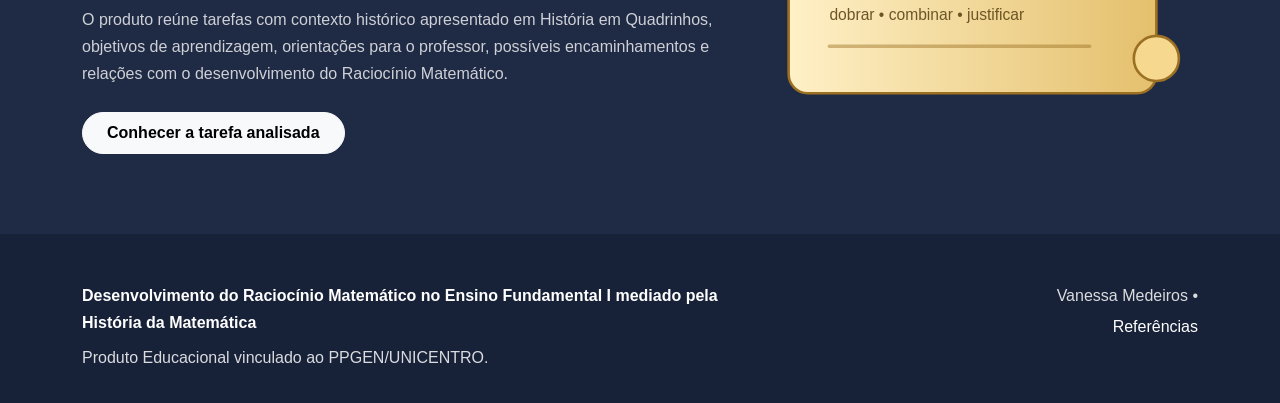
==== commit ba00e397: "Update index.html" ====
--- a/index.html
+++ b/index.html
@@ -54,7 +54,7 @@
 <div class="bridge-card reveal"><img alt="Relação entre episódio histórico, tarefa matemática e Raciocínio Matemático" src="hm-rm-conexao.svg"/></div>
 </div></section>
 <section class="section section-soft"><div class="container">
-<div class="text-center mb-5 reveal"><div class="kicker">Raciocínio Matemático</div><h2 class="section-title">Produzir novas conclusões a partir de informações conhecidas, de forma fundamentada</h2><p class="section-subtitle mx-auto">O RM é compreendido como um processo que envolve inferência, comunicação, argumentação, validação e produção de significados. Na dissertação, sua análise considera tipos de raciocínio e processos mobilizados durante a atividade matemática.</p></div>
+<div class="text-center mb-5 reveal"><div class="kicker">Raciocínio Matemático</div><h2 class="section-title">Produzir novas conclusões a partir de informações conhecidas, de forma fundamentada</h2><p class="section-subtitle mx-auto">O RM é compreendido como um processo que envolve inferência, comunicação, argumentação, validação e produção de significados. </p></div>
 <div class="row g-4">
 <div class="col-lg-4 reveal"><div class="feature-card"><span class="icon-orb gold"><i class="fa-solid fa-lightbulb"></i></span><h3>Raciocínio abdutivo</h3><p>Relaciona-se à formulação de hipóteses explicativas e à elaboração de possíveis estratégias diante de uma situação matemática.</p></div></div>
 <div class="col-lg-4 reveal"><div class="feature-card"><span class="icon-orb teal"><i class="fa-solid fa-chart-line"></i></span><h3>Raciocínio indutivo</h3><p>Envolve inferir uma regra ou relação mais geral a partir da observação de regularidades em casos particulares.</p></div></div>
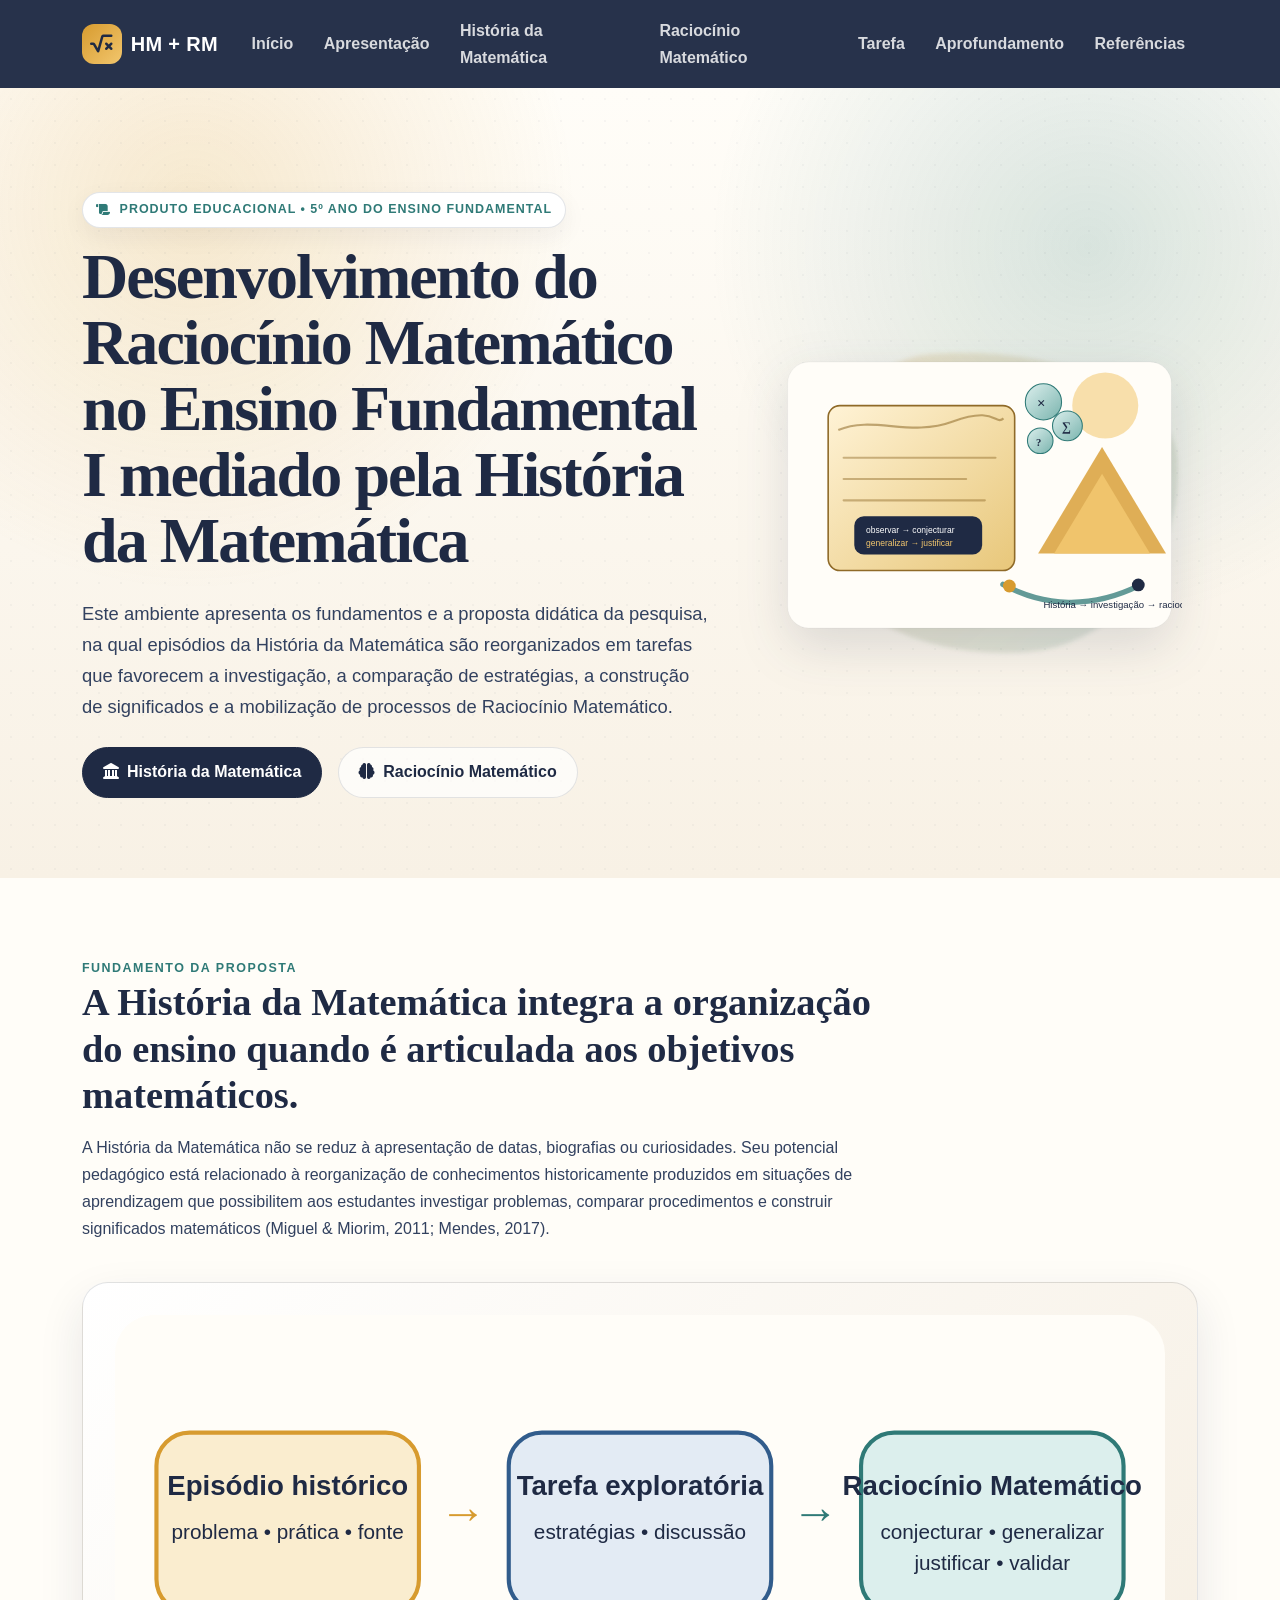
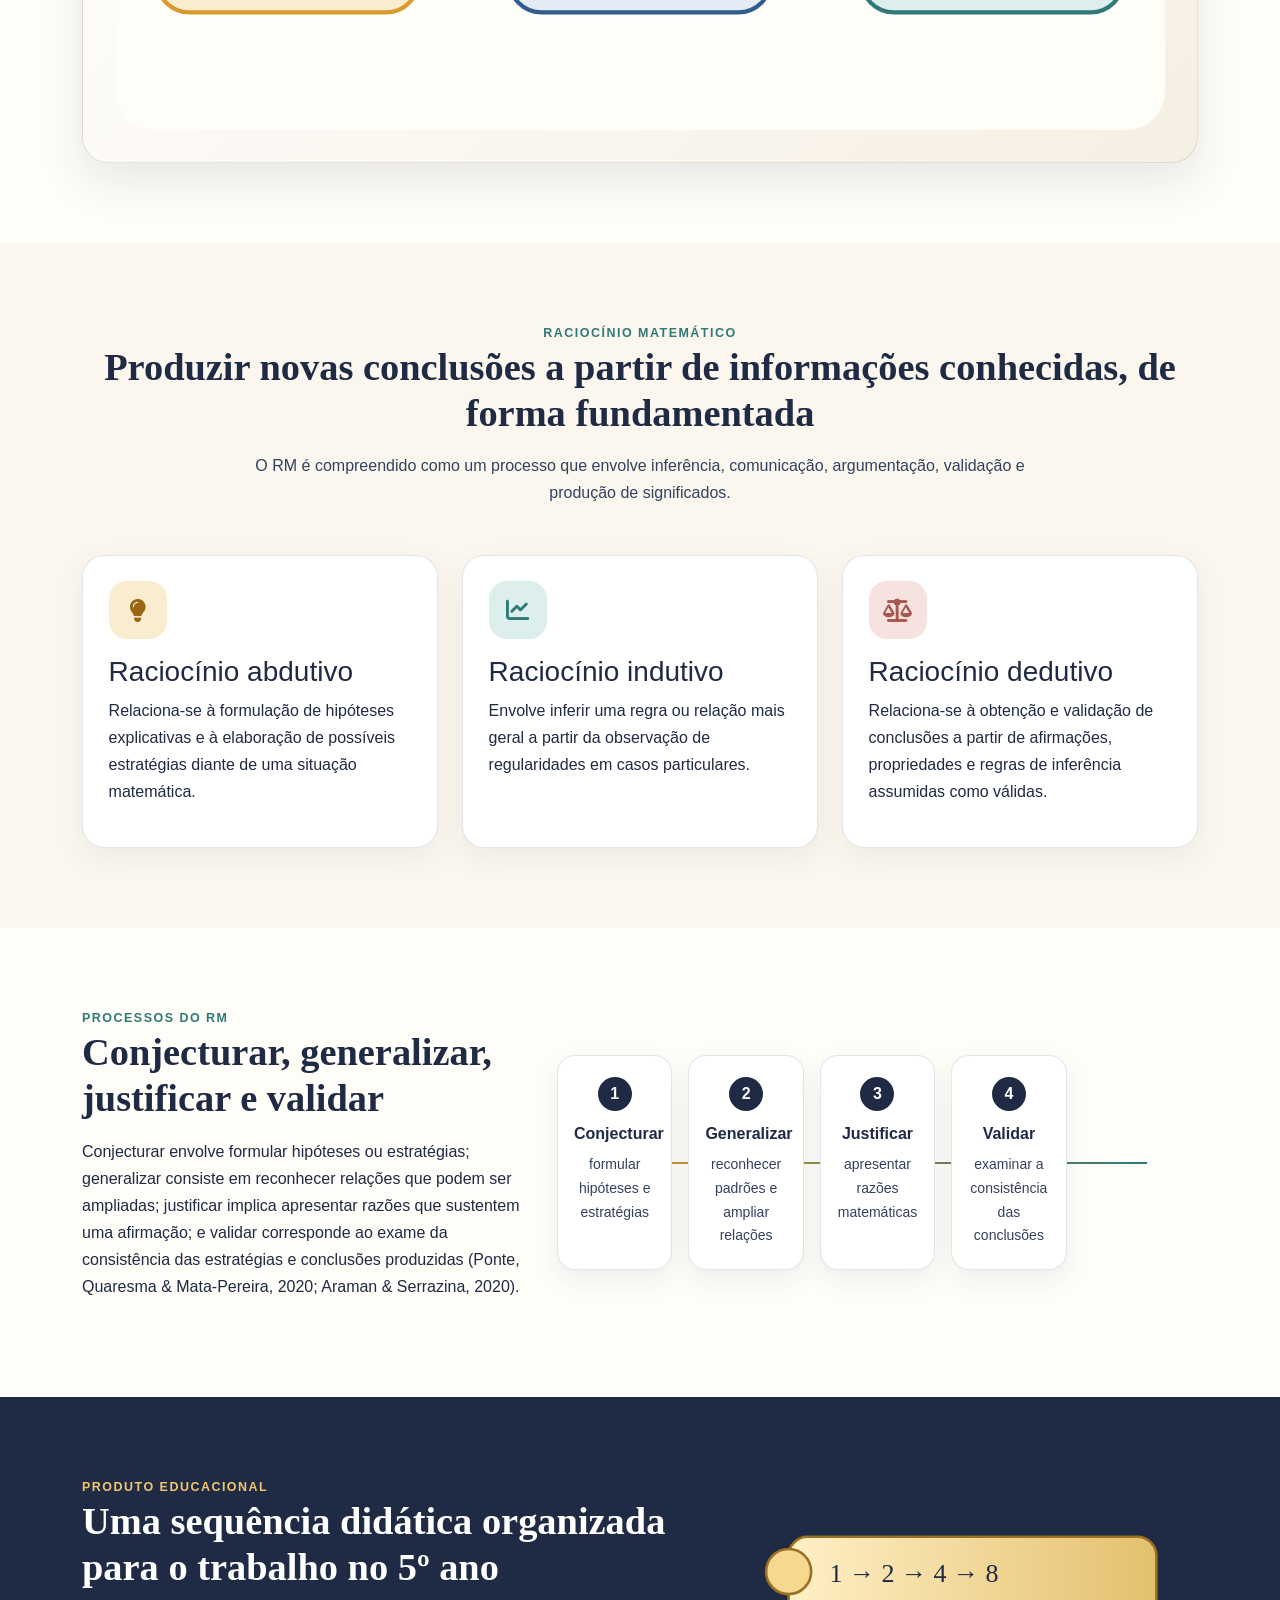
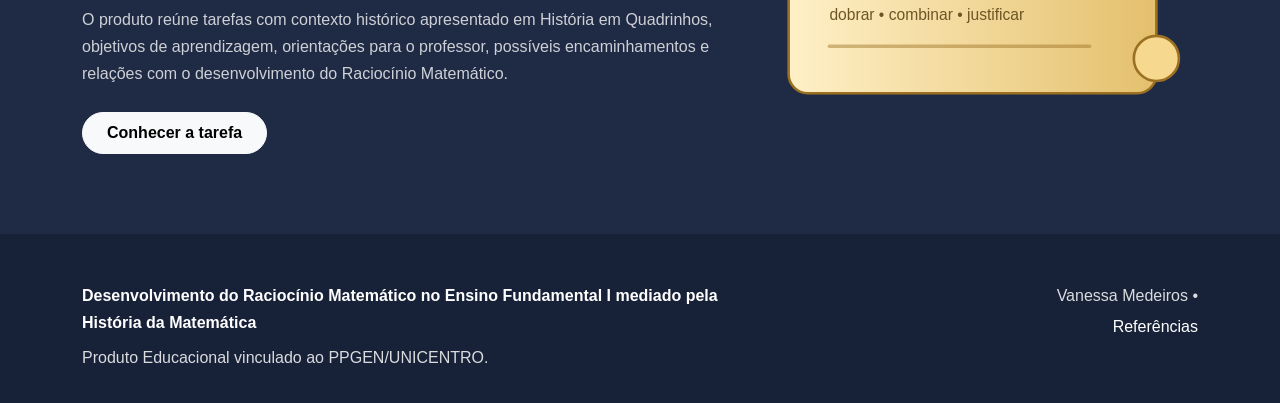
==== commit c32ecda2: "Update index.html" ====
--- a/index.html
+++ b/index.html
@@ -66,7 +66,7 @@
 <div class="col-lg-7 reveal"><div class="concept-flow"><div class="flow-step"><span class="num">1</span>Conjecturar<small>formular hipóteses e estratégias</small></div><div class="flow-step"><span class="num">2</span>Generalizar<small>reconhecer padrões e ampliar relações</small></div><div class="flow-step"><span class="num">3</span>Justificar<small>apresentar razões matemáticas</small></div><div class="flow-step"><span class="num">4</span>Validar<small>examinar a consistência das conclusões</small></div></div></div></div>
 </div></section>
 <section class="section section-dark"><div class="container"><div class="row g-4 align-items-center">
-<div class="col-lg-7 reveal"><div class="kicker" style="color:var(--gold-2)">Produto Educacional</div><h2 class="section-title">Uma sequência didática organizada para o trabalho no 5º ano</h2><p class="section-subtitle">O produto reúne tarefas com contexto histórico apresentado em História em Quadrinhos, objetivos de aprendizagem, orientações para o professor, possíveis encaminhamentos e relações com o desenvolvimento do Raciocínio Matemático.</p><a class="btn btn-light rounded-pill fw-bold px-4 py-2 mt-2" href="tarefas.html">Conhecer a tarefa analisada</a></div>
+<div class="col-lg-7 reveal"><div class="kicker" style="color:var(--gold-2)">Produto Educacional</div><h2 class="section-title">Uma sequência didática organizada para o trabalho no 5º ano</h2><p class="section-subtitle">O produto reúne tarefas com contexto histórico apresentado em História em Quadrinhos, objetivos de aprendizagem, orientações para o professor, possíveis encaminhamentos e relações com o desenvolvimento do Raciocínio Matemático.</p><a class="btn btn-light rounded-pill fw-bold px-4 py-2 mt-2" href="tarefas.html">Conhecer a tarefa</a></div>
 <div class="col-lg-5 reveal"><img alt="Representação visual da tarefa sobre multiplicação egípcia" src="papiro-egipcio.svg"/></div>
 </div></div></section>
 </main>
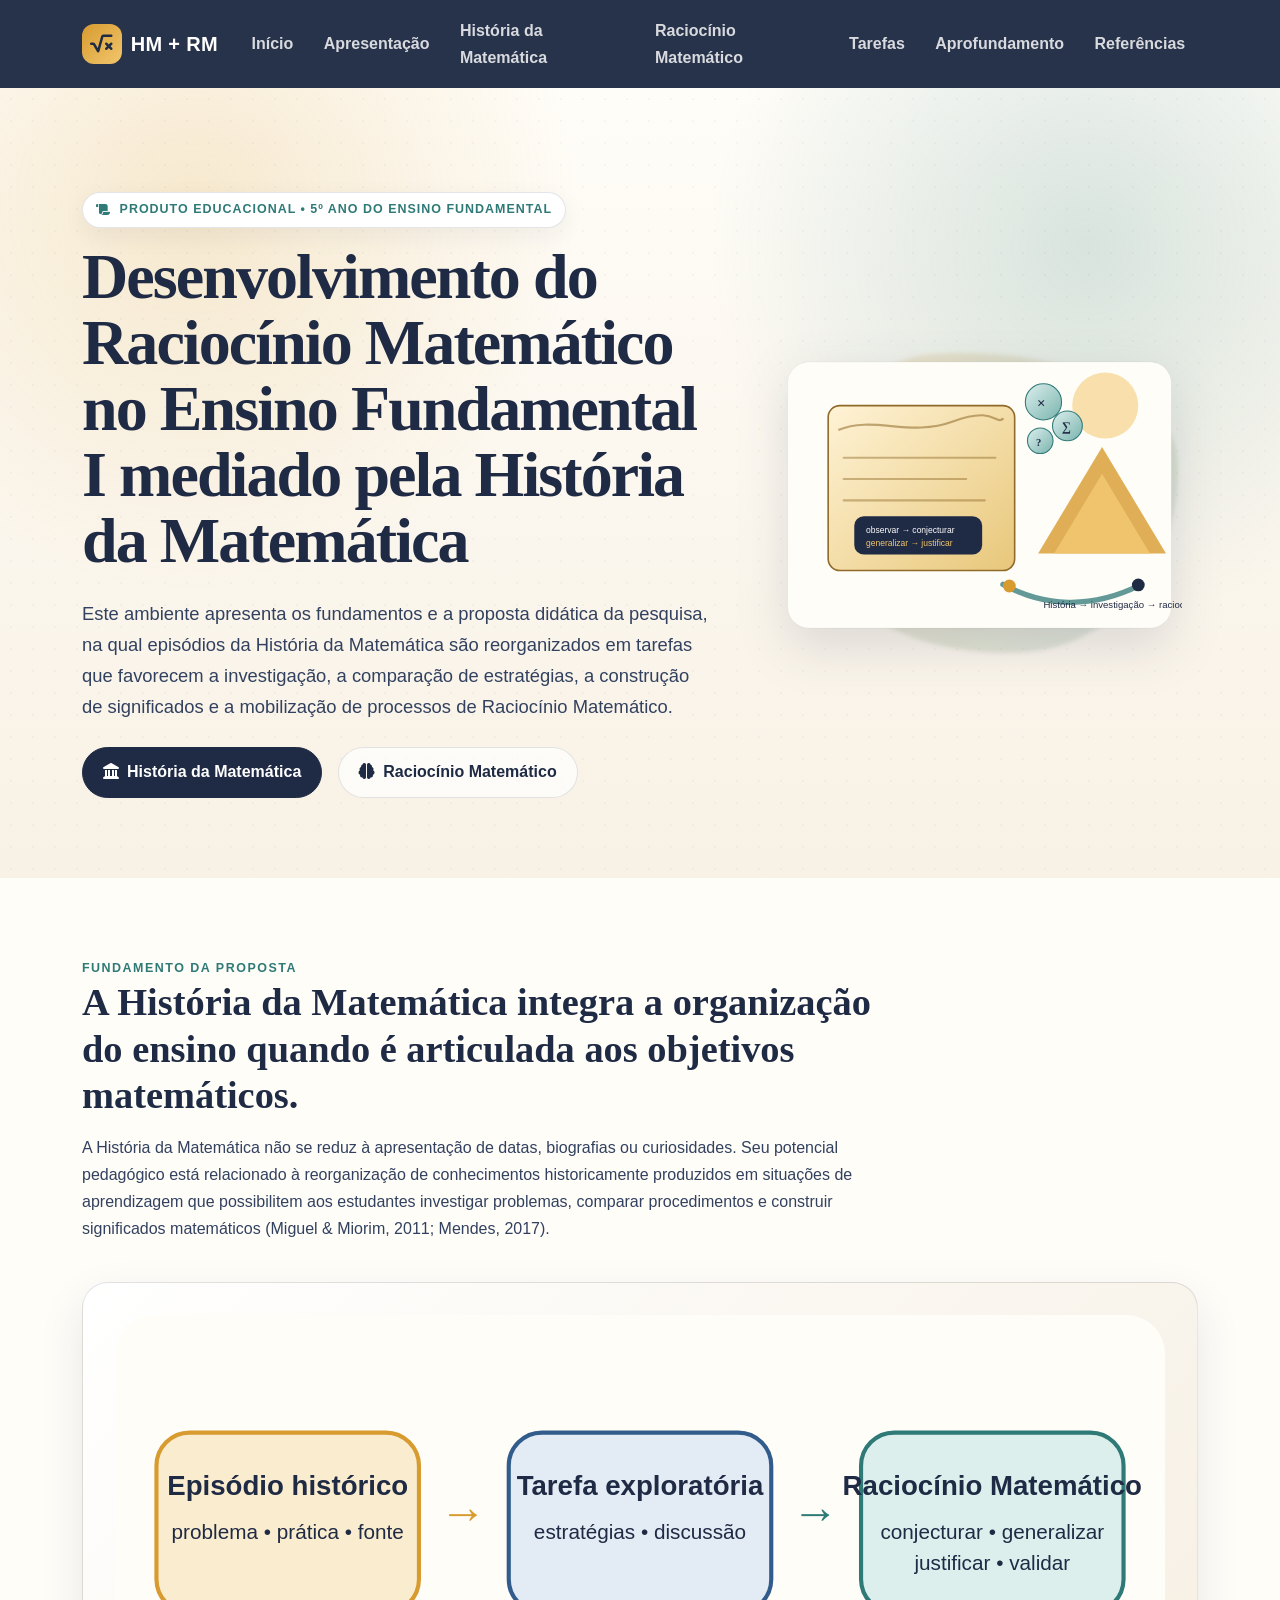
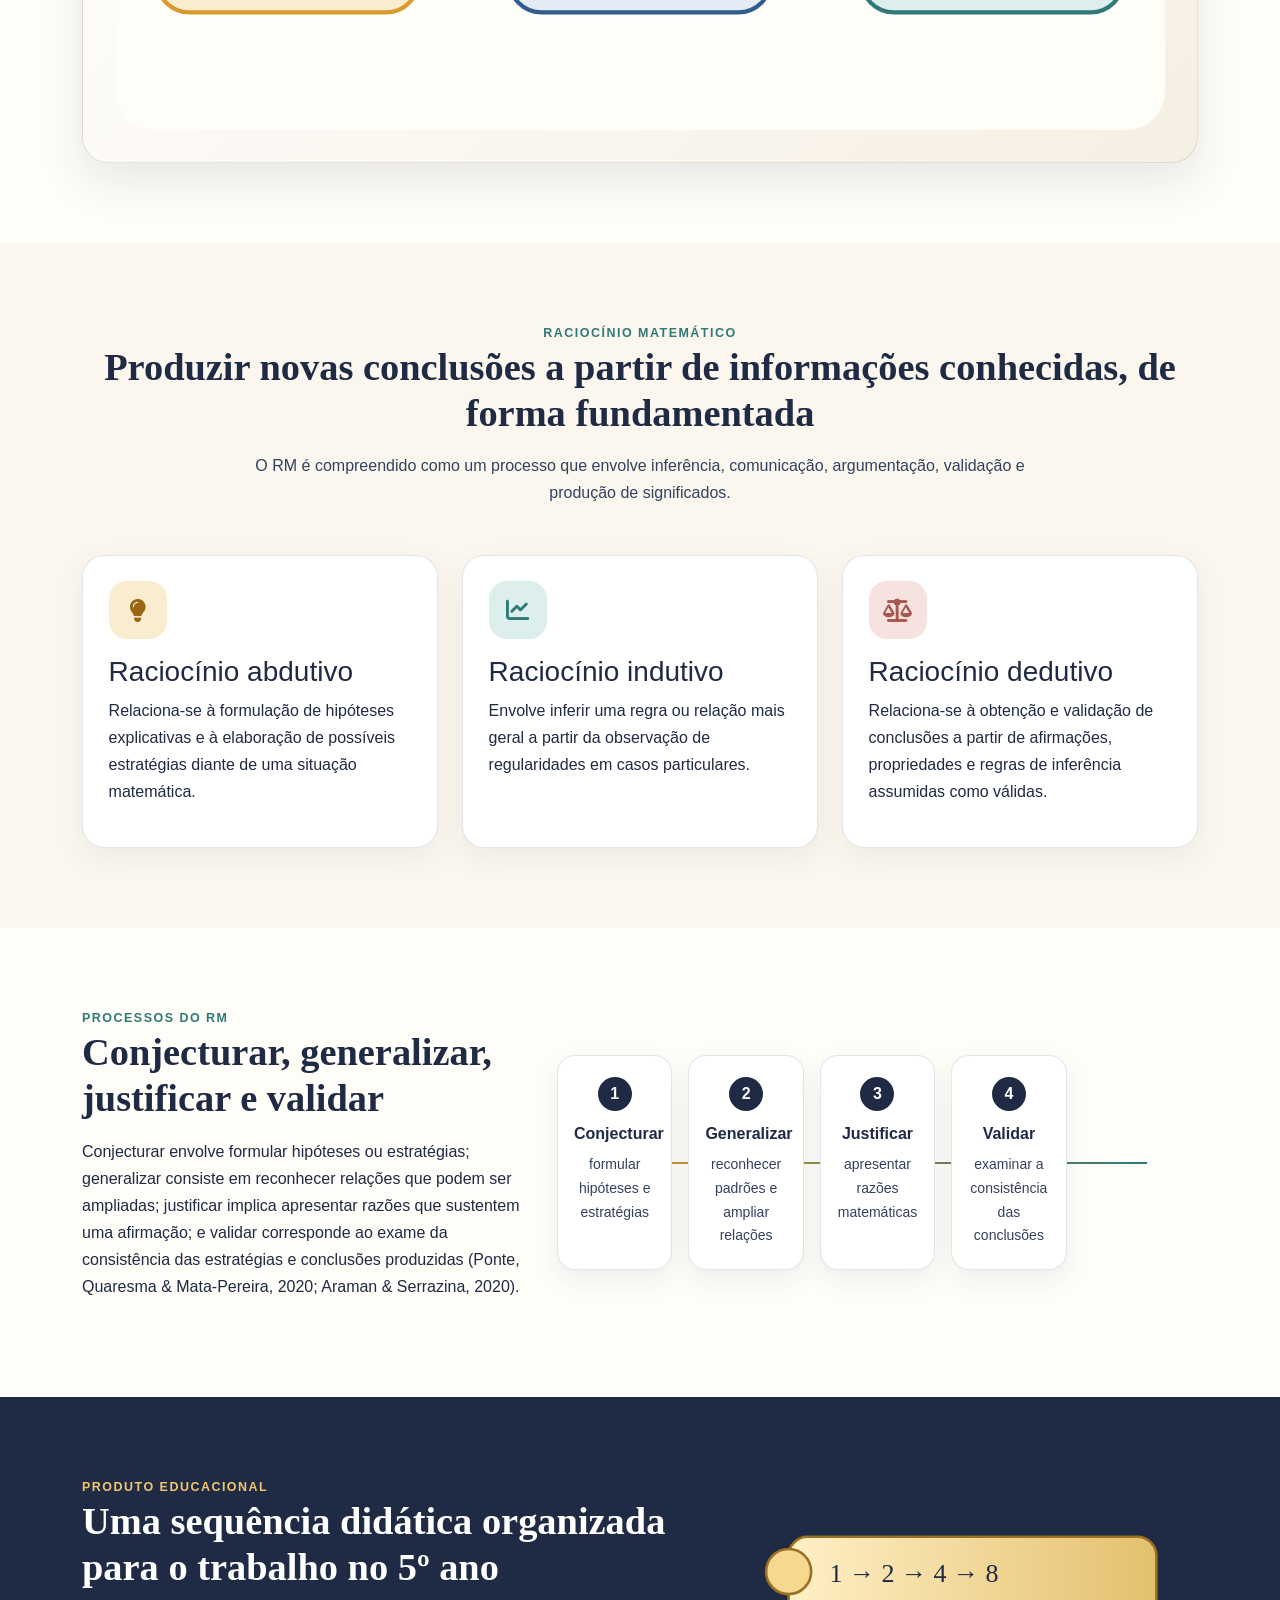
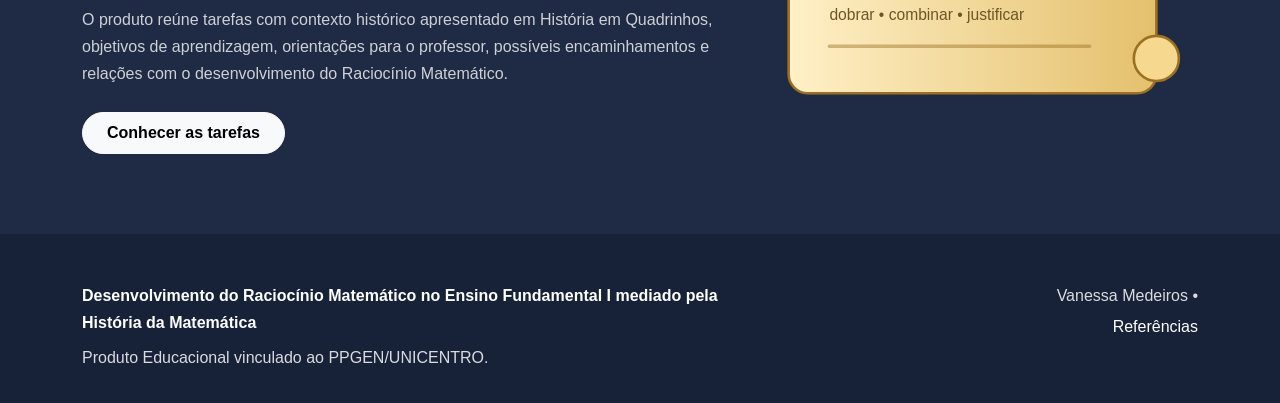
==== commit d4c06d2c: "Atualizar navegação para as três tarefas" ====
--- a/index.html
+++ b/index.html
@@ -21,7 +21,7 @@
 <li class="nav-item"><a class="nav-link" href="apresentacao.html">Apresentação</a></li>
 <li class="nav-item"><a class="nav-link" href="historia.html">História da Matemática</a></li>
 <li class="nav-item"><a class="nav-link" href="raciocinio.html">Raciocínio Matemático</a></li>
-<li class="nav-item"><a class="nav-link" href="tarefas.html">Tarefa</a></li>
+<li class="nav-item"><a class="nav-link" href="tarefas.html">Tarefas</a></li>
 <li class="nav-item"><a class="nav-link" href="saiba-mais.html">Aprofundamento</a></li>
 <li class="nav-item"><a class="nav-link" href="referencias.html">Referências</a></li>
 </ul>
@@ -66,7 +66,7 @@
 <div class="col-lg-7 reveal"><div class="concept-flow"><div class="flow-step"><span class="num">1</span>Conjecturar<small>formular hipóteses e estratégias</small></div><div class="flow-step"><span class="num">2</span>Generalizar<small>reconhecer padrões e ampliar relações</small></div><div class="flow-step"><span class="num">3</span>Justificar<small>apresentar razões matemáticas</small></div><div class="flow-step"><span class="num">4</span>Validar<small>examinar a consistência das conclusões</small></div></div></div></div>
 </div></section>
 <section class="section section-dark"><div class="container"><div class="row g-4 align-items-center">
-<div class="col-lg-7 reveal"><div class="kicker" style="color:var(--gold-2)">Produto Educacional</div><h2 class="section-title">Uma sequência didática organizada para o trabalho no 5º ano</h2><p class="section-subtitle">O produto reúne tarefas com contexto histórico apresentado em História em Quadrinhos, objetivos de aprendizagem, orientações para o professor, possíveis encaminhamentos e relações com o desenvolvimento do Raciocínio Matemático.</p><a class="btn btn-light rounded-pill fw-bold px-4 py-2 mt-2" href="tarefas.html">Conhecer a tarefa</a></div>
+<div class="col-lg-7 reveal"><div class="kicker" style="color:var(--gold-2)">Produto Educacional</div><h2 class="section-title">Uma sequência didática organizada para o trabalho no 5º ano</h2><p class="section-subtitle">O produto reúne tarefas com contexto histórico apresentado em História em Quadrinhos, objetivos de aprendizagem, orientações para o professor, possíveis encaminhamentos e relações com o desenvolvimento do Raciocínio Matemático.</p><a class="btn btn-light rounded-pill fw-bold px-4 py-2 mt-2" href="tarefas.html">Conhecer as tarefas</a></div>
 <div class="col-lg-5 reveal"><img alt="Representação visual da tarefa sobre multiplicação egípcia" src="papiro-egipcio.svg"/></div>
 </div></div></section>
 </main>
--- a/style.css
+++ b/style.css
@@ -612,3 +612,23 @@
     <text x="507" y="155" font-size="34" fill="#2f7a77">→</text>
   </g>
 </svg>
+
+/* Página de três tarefas */
+.task-grid-card{display:flex;flex-direction:column;height:100%;overflow:hidden;scroll-margin-top:90px}
+.task-grid-body{display:flex;flex-direction:column;flex:1;gap:.25rem}
+.task-grid-body h2{font-weight:800}
+.task-grid-body p{line-height:1.6}
+.task-grid-art{background:linear-gradient(135deg,#f7edd7,#e6f2f1)}
+.task-grid-art img{max-width:100%;object-fit:contain}
+.task-symbol,.task-greek-icon{display:grid;place-items:center;width:130px;height:130px;border-radius:30px;font-size:4.4rem;color:var(--teal);background:rgba(255,255,255,.6)}
+.task-greek-icon{color:#936f37;background:#fff3dc}
+.task-number{display:inline-flex;align-self:flex-start;padding:.3rem .7rem;border-radius:99px;font-size:.77rem;letter-spacing:.03em;font-weight:800;color:var(--ink);background:#f4e6c4;margin-bottom:.65rem}
+.task-theme{font-size:.74rem}
+.task-lead{font-weight:700;color:var(--ink)}
+.task-documents{display:grid;gap:.7rem;margin-top:auto;padding-top:.9rem}
+.task-document-link{display:flex;align-items:center;gap:.65rem;width:100%;min-height:48px;padding:.82rem .95rem;border:1px solid var(--ink);border-radius:14px;color:#fff;background:var(--ink);font-weight:750;text-decoration:none;transition:background .15s,color .15s}
+.task-document-link:hover{color:#fff;background:var(--teal);border-color:var(--teal)}
+.task-document-link.student{color:var(--ink);background:white;border-color:var(--line)}
+.task-document-link.student:hover{background:#edf6f4;border-color:var(--teal)}
+.task-document-link:focus-visible{outline:3px solid #d79b2f;outline-offset:3px}
+@media(max-width:575.98px){.task-grid-body{padding:1.25rem}.task-grid-art{height:155px}.task-symbol,.task-greek-icon{width:100px;height:100px;font-size:3.5rem}}
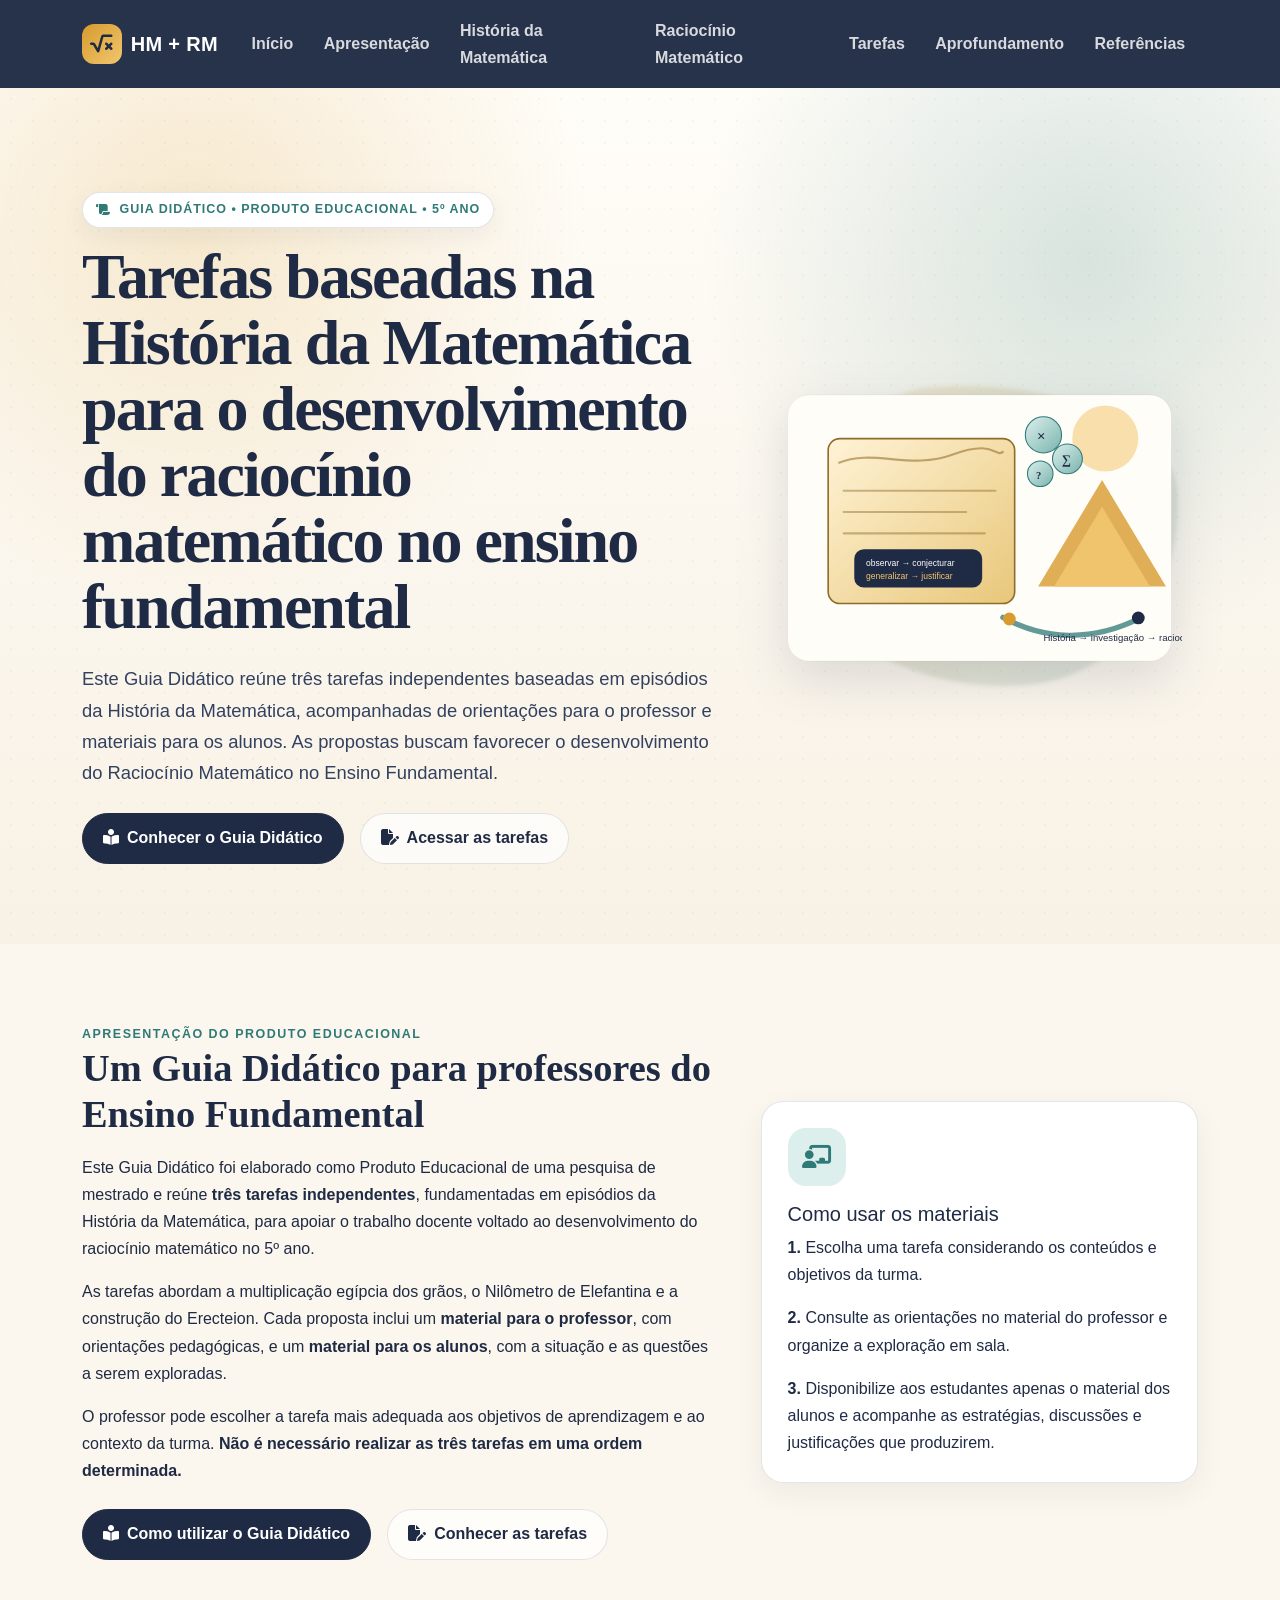
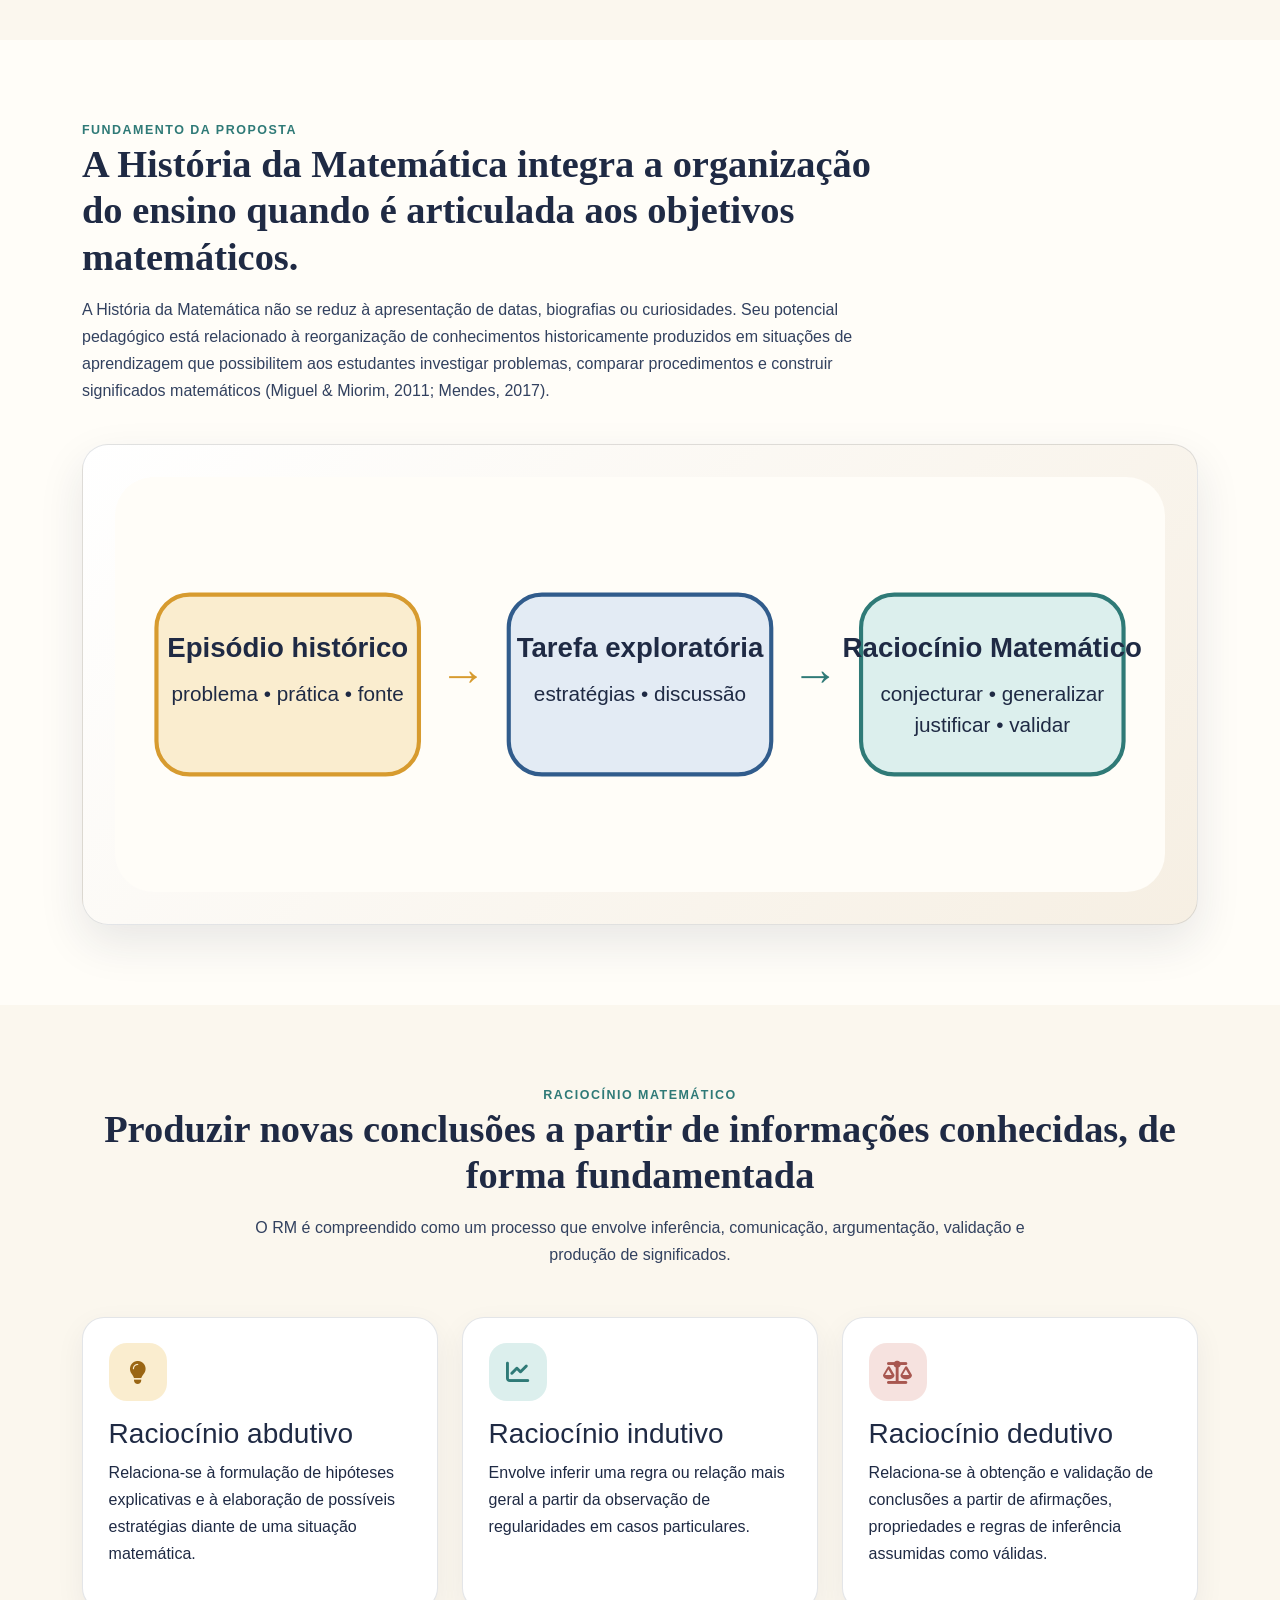
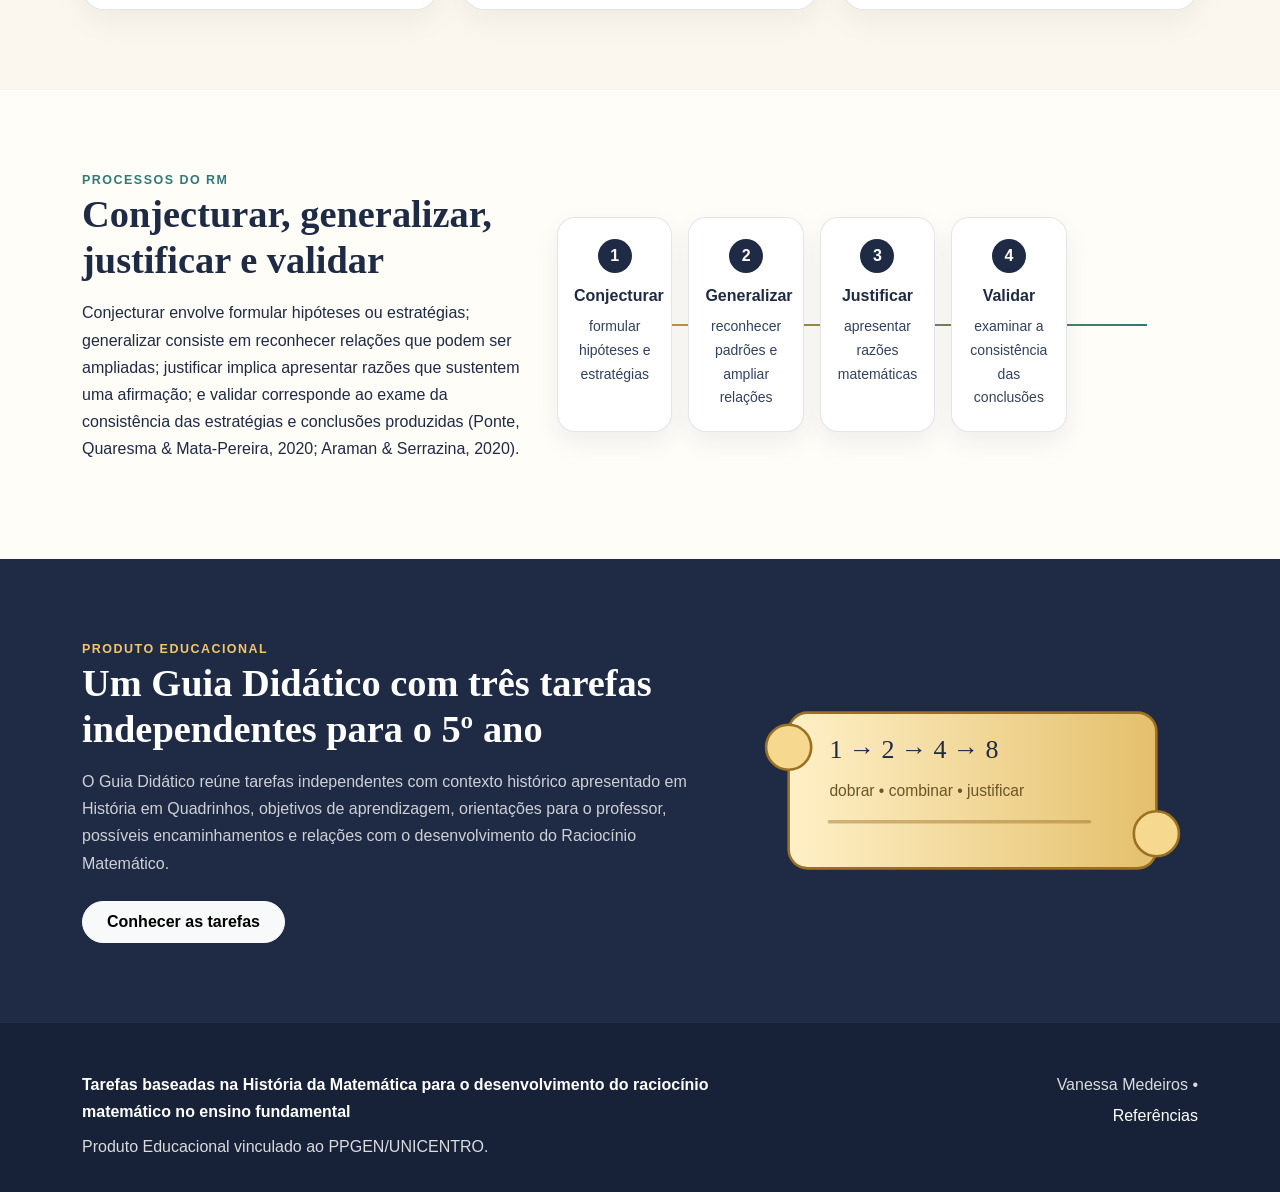
==== commit 5ec120b6: "Apresentar Guia Didático e uso independente das tarefas" ====
--- a/index.html
+++ b/index.html
@@ -5,7 +5,7 @@
 <meta charset="utf-8"/>
 <meta content="width=device-width, initial-scale=1.0" name="viewport"/>
 <meta content="Produto Educacional fundamentado na dissertação sobre História da Matemática e Raciocínio Matemático." name="description"/>
-<title>Início | HM + RM</title>
+<title>Guia Didático | HM + RM</title>
 <link href="https://cdn.jsdelivr.net/npm/bootstrap@5.3.3/dist/css/bootstrap.min.css" rel="stylesheet"/>
 <link href="https://cdnjs.cloudflare.com/ajax/libs/font-awesome/6.5.2/css/all.min.css" rel="stylesheet"/>
 <link href="style.css" rel="stylesheet"/>
@@ -32,12 +32,12 @@
 <div class="container">
 <div class="row align-items-center g-5">
 <div class="col-lg-7 reveal">
-<span class="eyebrow"><i class="fa-solid fa-scroll"></i> Produto Educacional • 5º ano do Ensino Fundamental</span>
-<h1 class="mt-3">Desenvolvimento do Raciocínio Matemático no Ensino Fundamental I mediado pela História da Matemática</h1>
-<p class="lead mt-4">Este ambiente apresenta os fundamentos e a proposta didática da pesquisa, na qual episódios da História da Matemática são reorganizados em tarefas que favorecem a investigação, a comparação de estratégias, a construção de significados e a mobilização de processos de Raciocínio Matemático.</p>
+<span class="eyebrow"><i class="fa-solid fa-scroll"></i> Guia Didático • Produto Educacional • 5º ano</span>
+<h1 class="mt-3">Tarefas baseadas na História da Matemática para o desenvolvimento do raciocínio matemático no ensino fundamental</h1>
+<p class="lead mt-4">Este Guia Didático reúne três tarefas independentes baseadas em episódios da História da Matemática, acompanhadas de orientações para o professor e materiais para os alunos. As propostas buscam favorecer o desenvolvimento do Raciocínio Matemático no Ensino Fundamental.</p>
 <div class="d-flex flex-wrap gap-3 mt-4">
-<a class="btn btn-primary-custom" href="historia.html"><i class="fa-solid fa-landmark me-2"></i>História da Matemática</a>
-<a class="btn btn-outline-custom" href="raciocinio.html"><i class="fa-solid fa-brain me-2"></i>Raciocínio Matemático</a>
+<a class="btn btn-primary-custom" href="apresentacao.html"><i class="fa-solid fa-book-open-reader me-2"></i>Conhecer o Guia Didático</a>
+<a class="btn btn-outline-custom" href="tarefas.html"><i class="fa-solid fa-file-pen me-2"></i>Acessar as tarefas</a>
 </div>
 </div>
 <div class="col-lg-5 reveal"><div class="hero-visual"><img alt="Ilustração relacionando História da Matemática e Raciocínio Matemático" src="hero-hm-rm.svg"/></div></div>
@@ -45,6 +45,33 @@
 </div>
 </header>
 <main>
+
+<section class="section section-soft" id="guia-didatico" aria-labelledby="apresentacao-guia">
+<div class="container">
+<div class="row g-5 align-items-center">
+<div class="col-lg-7 reveal">
+<div class="kicker">Apresentação do produto educacional</div>
+<h2 class="section-title" id="apresentacao-guia">Um Guia Didático para professores do Ensino Fundamental</h2>
+<p>Este Guia Didático foi elaborado como Produto Educacional de uma pesquisa de mestrado e reúne <strong>três tarefas independentes</strong>, fundamentadas em episódios da História da Matemática, para apoiar o trabalho docente voltado ao desenvolvimento do raciocínio matemático no 5º ano.</p>
+<p>As tarefas abordam a multiplicação egípcia dos grãos, o Nilômetro de Elefantina e a construção do Erecteion. Cada proposta inclui um <strong>material para o professor</strong>, com orientações pedagógicas, e um <strong>material para os alunos</strong>, com a situação e as questões a serem exploradas.</p>
+<p>O professor pode escolher a tarefa mais adequada aos objetivos de aprendizagem e ao contexto da turma. <strong>Não é necessário realizar as três tarefas em uma ordem determinada.</strong></p>
+<div class="d-flex flex-wrap gap-3 mt-4">
+<a class="btn btn-primary-custom" href="apresentacao.html"><i class="fa-solid fa-book-open-reader me-2" aria-hidden="true"></i>Como utilizar o Guia Didático</a>
+<a class="btn btn-outline-custom" href="tarefas.html"><i class="fa-solid fa-file-pen me-2" aria-hidden="true"></i>Conhecer as tarefas</a>
+</div></div>
+<div class="col-lg-5 reveal">
+<div class="feature-card">
+<span class="icon-orb teal"><i class="fa-solid fa-chalkboard-user" aria-hidden="true"></i></span>
+<h3 class="h5">Como usar os materiais</h3>
+<p><strong>1.</strong> Escolha uma tarefa considerando os conteúdos e objetivos da turma.</p>
+<p><strong>2.</strong> Consulte as orientações no material do professor e organize a exploração em sala.</p>
+<p class="mb-0"><strong>3.</strong> Disponibilize aos estudantes apenas o material dos alunos e acompanhe as estratégias, discussões e justificações que produzirem.</p>
+</div>
+</div>
+</div>
+</div>
+</section>
+
 <section class="section" id="conexao"><div class="container">
 <div class="row align-items-end mb-4 g-4 reveal"><div class="col-lg-9">
 <div class="kicker">Fundamento da proposta</div>
@@ -66,14 +93,14 @@
 <div class="col-lg-7 reveal"><div class="concept-flow"><div class="flow-step"><span class="num">1</span>Conjecturar<small>formular hipóteses e estratégias</small></div><div class="flow-step"><span class="num">2</span>Generalizar<small>reconhecer padrões e ampliar relações</small></div><div class="flow-step"><span class="num">3</span>Justificar<small>apresentar razões matemáticas</small></div><div class="flow-step"><span class="num">4</span>Validar<small>examinar a consistência das conclusões</small></div></div></div></div>
 </div></section>
 <section class="section section-dark"><div class="container"><div class="row g-4 align-items-center">
-<div class="col-lg-7 reveal"><div class="kicker" style="color:var(--gold-2)">Produto Educacional</div><h2 class="section-title">Uma sequência didática organizada para o trabalho no 5º ano</h2><p class="section-subtitle">O produto reúne tarefas com contexto histórico apresentado em História em Quadrinhos, objetivos de aprendizagem, orientações para o professor, possíveis encaminhamentos e relações com o desenvolvimento do Raciocínio Matemático.</p><a class="btn btn-light rounded-pill fw-bold px-4 py-2 mt-2" href="tarefas.html">Conhecer as tarefas</a></div>
+<div class="col-lg-7 reveal"><div class="kicker" style="color:var(--gold-2)">Produto Educacional</div><h2 class="section-title">Um Guia Didático com três tarefas independentes para o 5º ano</h2><p class="section-subtitle">O Guia Didático reúne tarefas independentes com contexto histórico apresentado em História em Quadrinhos, objetivos de aprendizagem, orientações para o professor, possíveis encaminhamentos e relações com o desenvolvimento do Raciocínio Matemático.</p><a class="btn btn-light rounded-pill fw-bold px-4 py-2 mt-2" href="tarefas.html">Conhecer as tarefas</a></div>
 <div class="col-lg-5 reveal"><img alt="Representação visual da tarefa sobre multiplicação egípcia" src="papiro-egipcio.svg"/></div>
 </div></div></section>
 </main>
 <footer class="site-footer">
 <div class="container">
 <div class="row g-4">
-<div class="col-lg-7"><div class="footer-title">Desenvolvimento do Raciocínio Matemático no Ensino Fundamental I mediado pela História da Matemática</div><p class="mt-2 mb-0">Produto Educacional vinculado ao PPGEN/UNICENTRO.</p></div>
+<div class="col-lg-7"><div class="footer-title">Tarefas baseadas na História da Matemática para o desenvolvimento do raciocínio matemático no ensino fundamental</div><p class="mt-2 mb-0">Produto Educacional vinculado ao PPGEN/UNICENTRO.</p></div>
 <div class="col-lg-5 text-lg-end"><p class="mb-1">Vanessa Medeiros • <span id="ano"></span></p><a href="referencias.html">Referências</a></div>
 </div>
 </div>
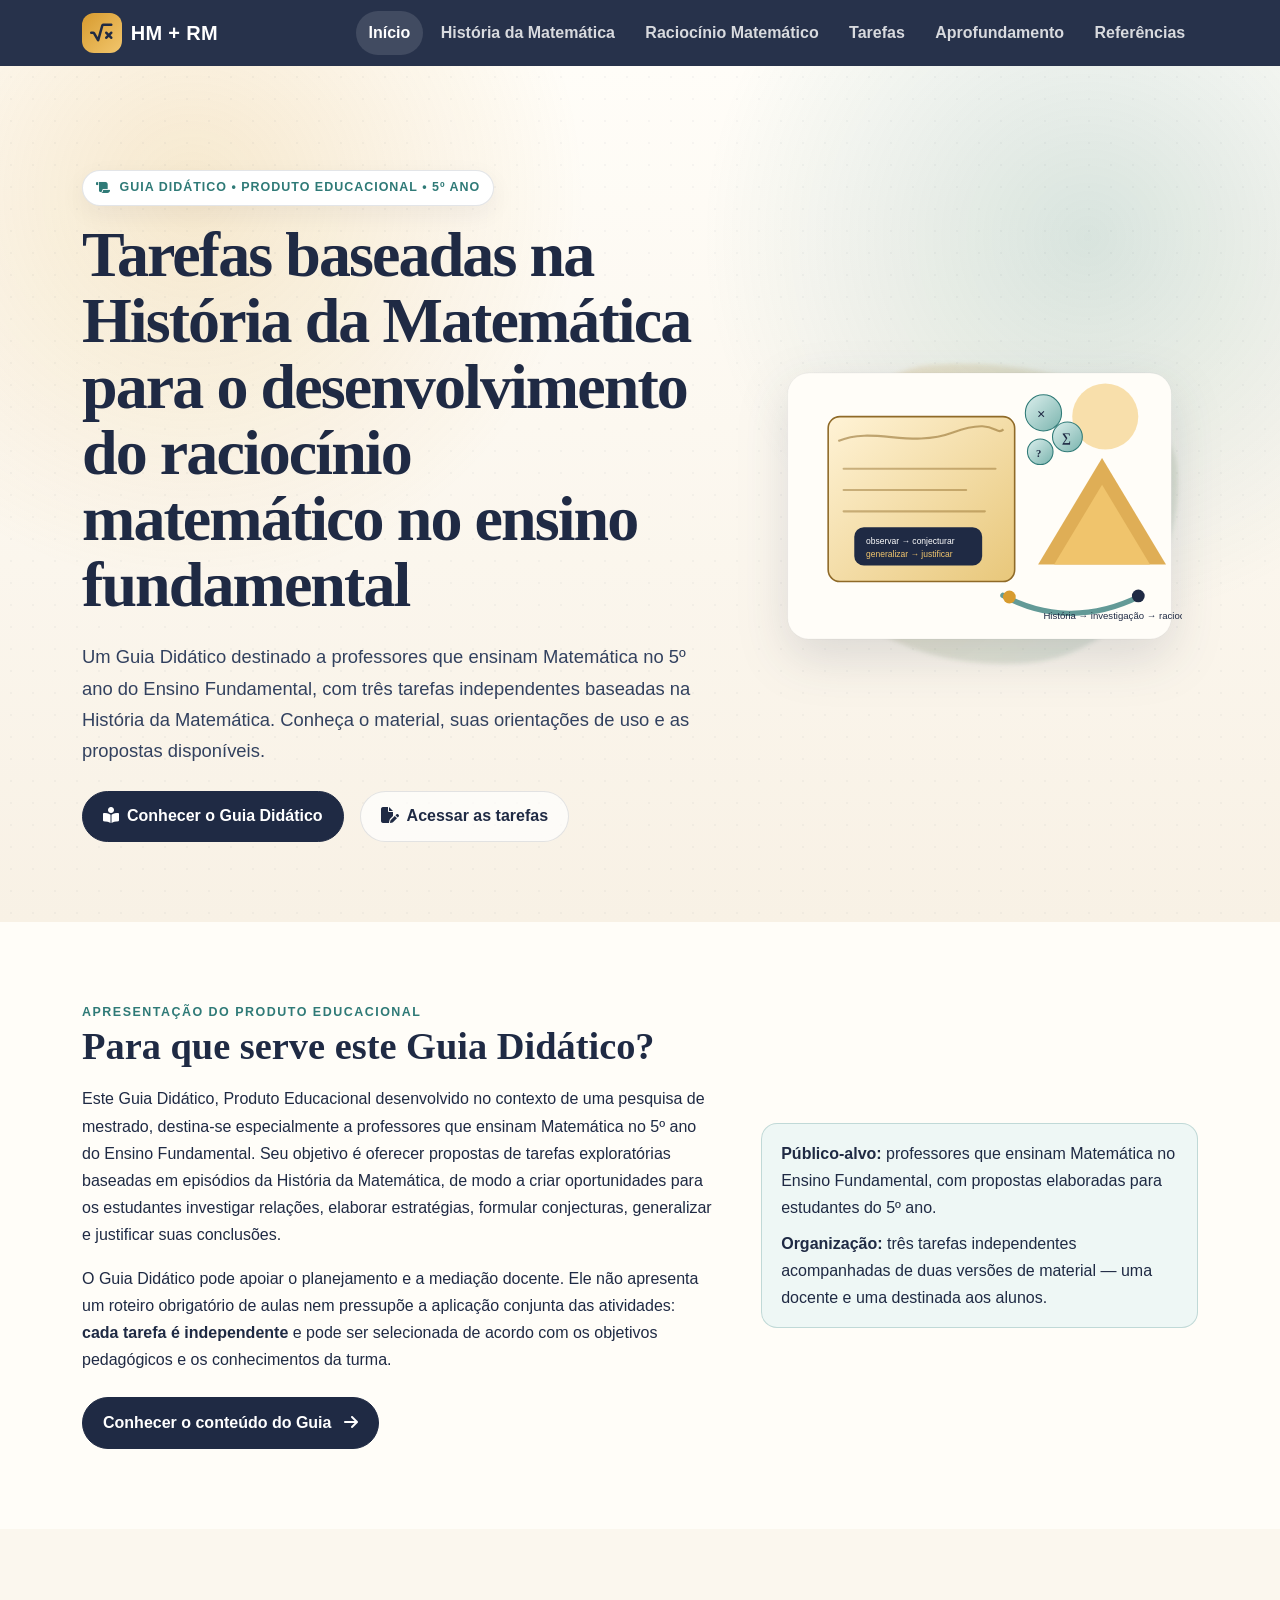
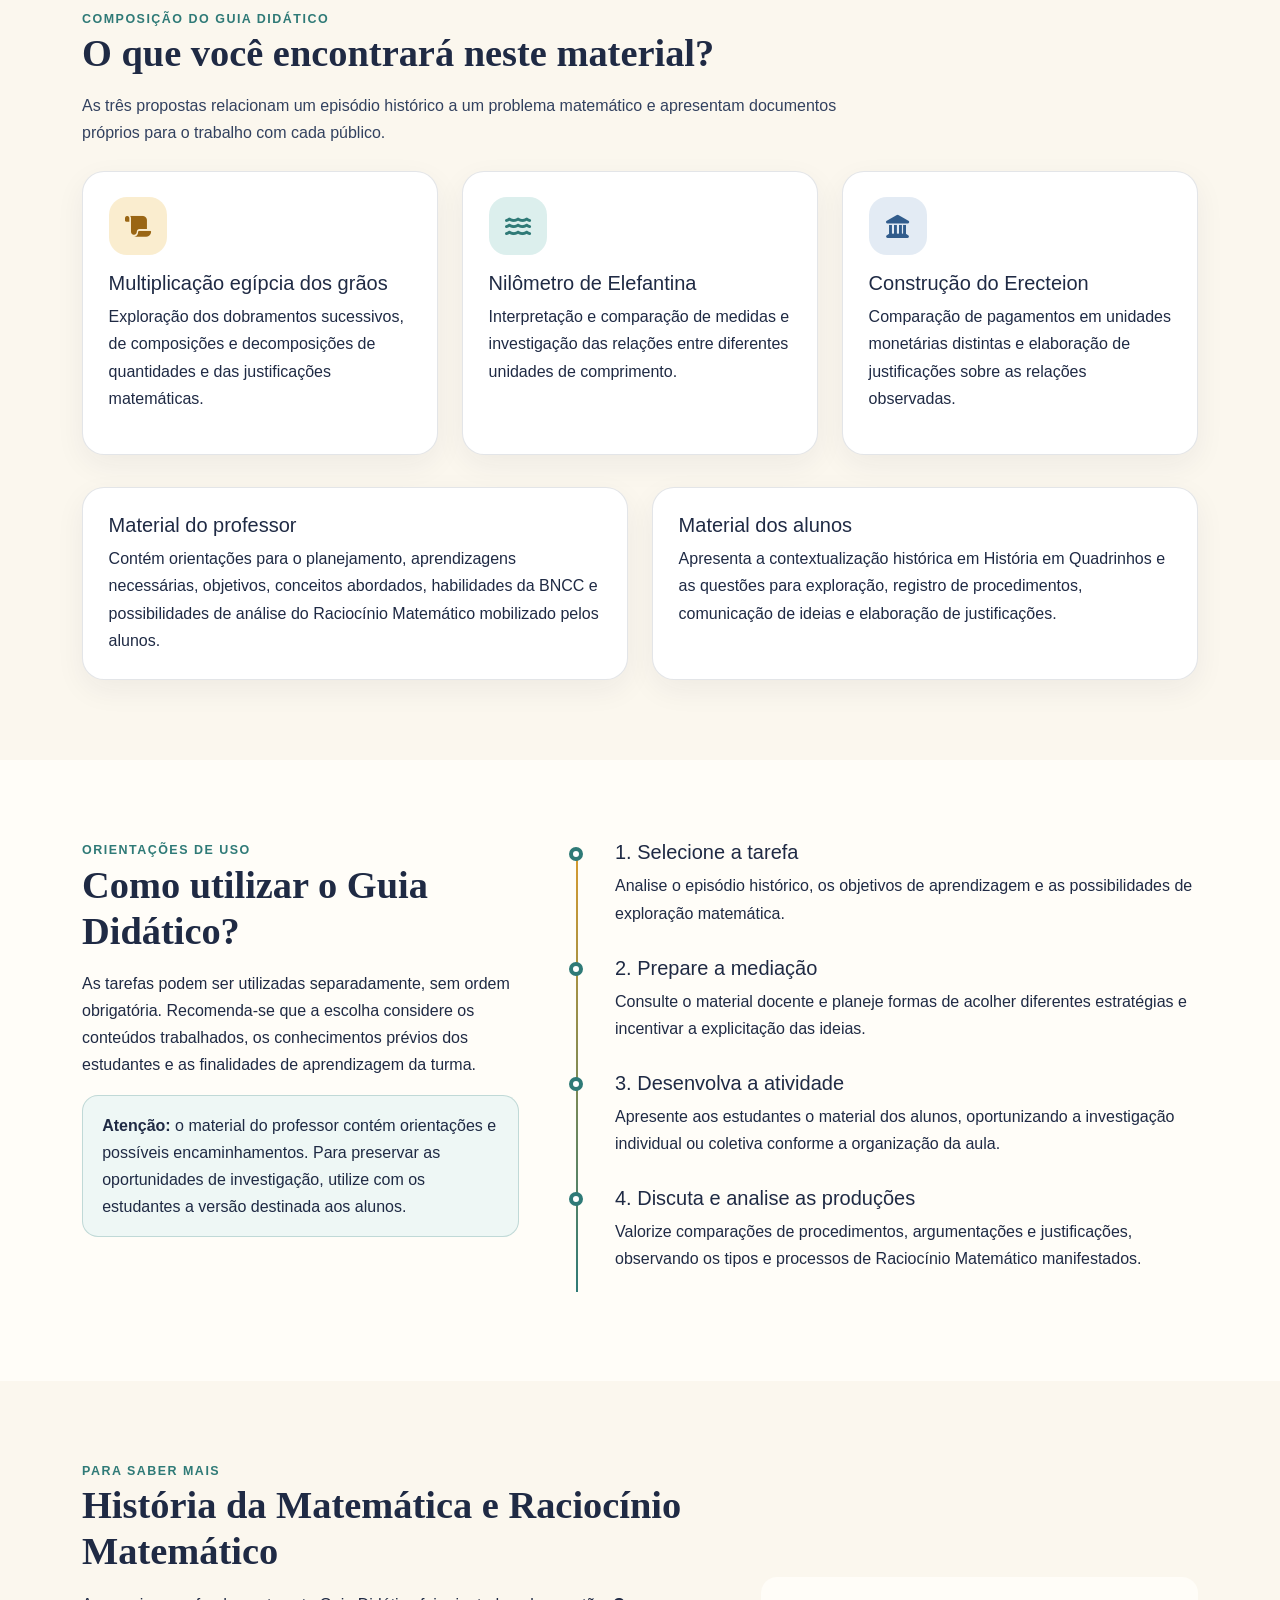
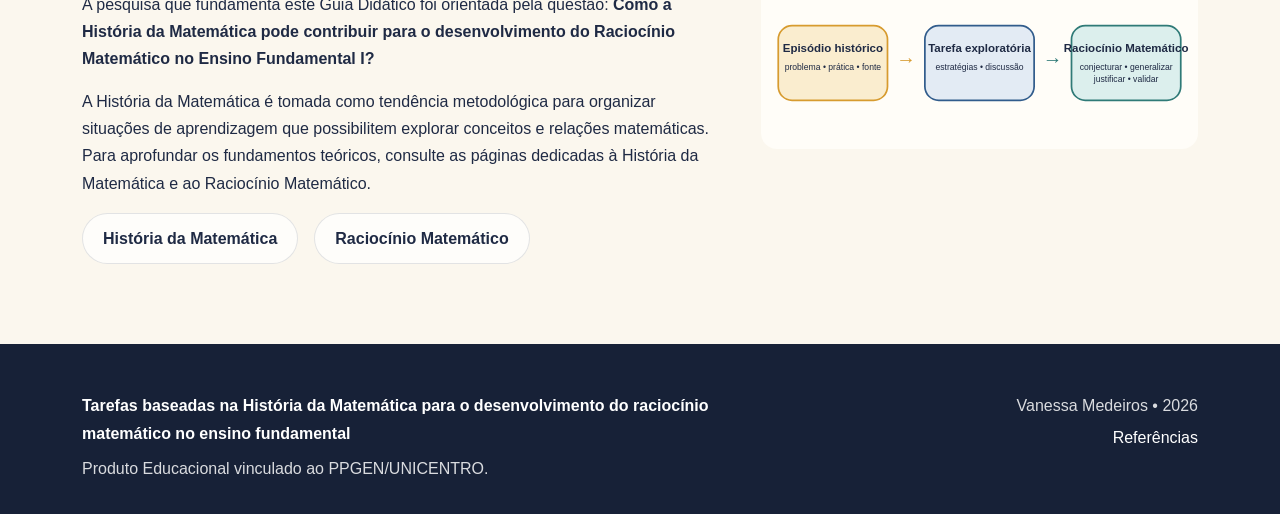
==== commit 4de6ff3f: "Unificar início e apresentação do Guia Didático" ====
--- a/index.html
+++ b/index.html
@@ -4,8 +4,8 @@
 <head>
 <meta charset="utf-8"/>
 <meta content="width=device-width, initial-scale=1.0" name="viewport"/>
-<meta content="Produto Educacional fundamentado na dissertação sobre História da Matemática e Raciocínio Matemático." name="description"/>
-<title>Guia Didático | HM + RM</title>
+<meta content="Conheça o Guia Didático, sua finalidade, as três tarefas independentes e como utilizá-las no ensino fundamental." name="description"/>
+<title>Início — Guia Didático | HM + RM</title>
 <link href="https://cdn.jsdelivr.net/npm/bootstrap@5.3.3/dist/css/bootstrap.min.css" rel="stylesheet"/>
 <link href="https://cdnjs.cloudflare.com/ajax/libs/font-awesome/6.5.2/css/all.min.css" rel="stylesheet"/>
 <link href="style.css" rel="stylesheet"/>
@@ -18,7 +18,6 @@
 <div class="collapse navbar-collapse" id="menu">
 <ul class="navbar-nav ms-auto align-items-lg-center">
 <li class="nav-item"><a class="nav-link" href="index.html">Início</a></li>
-<li class="nav-item"><a class="nav-link" href="apresentacao.html">Apresentação</a></li>
 <li class="nav-item"><a class="nav-link" href="historia.html">História da Matemática</a></li>
 <li class="nav-item"><a class="nav-link" href="raciocinio.html">Raciocínio Matemático</a></li>
 <li class="nav-item"><a class="nav-link" href="tarefas.html">Tarefas</a></li>
@@ -34,9 +33,9 @@
 <div class="col-lg-7 reveal">
 <span class="eyebrow"><i class="fa-solid fa-scroll"></i> Guia Didático • Produto Educacional • 5º ano</span>
 <h1 class="mt-3">Tarefas baseadas na História da Matemática para o desenvolvimento do raciocínio matemático no ensino fundamental</h1>
-<p class="lead mt-4">Este Guia Didático reúne três tarefas independentes baseadas em episódios da História da Matemática, acompanhadas de orientações para o professor e materiais para os alunos. As propostas buscam favorecer o desenvolvimento do Raciocínio Matemático no Ensino Fundamental.</p>
+<p class="lead mt-4">Um Guia Didático destinado a professores que ensinam Matemática no 5º ano do Ensino Fundamental, com três tarefas independentes baseadas na História da Matemática. Conheça o material, suas orientações de uso e as propostas disponíveis.</p>
 <div class="d-flex flex-wrap gap-3 mt-4">
-<a class="btn btn-primary-custom" href="apresentacao.html"><i class="fa-solid fa-book-open-reader me-2"></i>Conhecer o Guia Didático</a>
+<a class="btn btn-primary-custom" href="#sobre-o-guia"><i class="fa-solid fa-book-open-reader me-2"></i>Conhecer o Guia Didático</a>
 <a class="btn btn-outline-custom" href="tarefas.html"><i class="fa-solid fa-file-pen me-2"></i>Acessar as tarefas</a>
 </div>
 </div>
@@ -45,56 +44,41 @@
 </div>
 </header>
 <main>
-
-<section class="section section-soft" id="guia-didatico" aria-labelledby="apresentacao-guia">
-<div class="container">
+<section class="section" id="sobre-o-guia"><div class="container">
 <div class="row g-5 align-items-center">
 <div class="col-lg-7 reveal">
-<div class="kicker">Apresentação do produto educacional</div>
-<h2 class="section-title" id="apresentacao-guia">Um Guia Didático para professores do Ensino Fundamental</h2>
-<p>Este Guia Didático foi elaborado como Produto Educacional de uma pesquisa de mestrado e reúne <strong>três tarefas independentes</strong>, fundamentadas em episódios da História da Matemática, para apoiar o trabalho docente voltado ao desenvolvimento do raciocínio matemático no 5º ano.</p>
-<p>As tarefas abordam a multiplicação egípcia dos grãos, o Nilômetro de Elefantina e a construção do Erecteion. Cada proposta inclui um <strong>material para o professor</strong>, com orientações pedagógicas, e um <strong>material para os alunos</strong>, com a situação e as questões a serem exploradas.</p>
-<p>O professor pode escolher a tarefa mais adequada aos objetivos de aprendizagem e ao contexto da turma. <strong>Não é necessário realizar as três tarefas em uma ordem determinada.</strong></p>
-<div class="d-flex flex-wrap gap-3 mt-4">
-<a class="btn btn-primary-custom" href="apresentacao.html"><i class="fa-solid fa-book-open-reader me-2" aria-hidden="true"></i>Como utilizar o Guia Didático</a>
-<a class="btn btn-outline-custom" href="tarefas.html"><i class="fa-solid fa-file-pen me-2" aria-hidden="true"></i>Conhecer as tarefas</a>
-</div></div>
-<div class="col-lg-5 reveal">
-<div class="feature-card">
-<span class="icon-orb teal"><i class="fa-solid fa-chalkboard-user" aria-hidden="true"></i></span>
-<h3 class="h5">Como usar os materiais</h3>
-<p><strong>1.</strong> Escolha uma tarefa considerando os conteúdos e objetivos da turma.</p>
-<p><strong>2.</strong> Consulte as orientações no material do professor e organize a exploração em sala.</p>
-<p class="mb-0"><strong>3.</strong> Disponibilize aos estudantes apenas o material dos alunos e acompanhe as estratégias, discussões e justificações que produzirem.</p>
+<div class="kicker">Apresentação do Produto Educacional</div>
+<h2 class="section-title">Para que serve este Guia Didático?</h2>
+<p>Este Guia Didático, Produto Educacional desenvolvido no contexto de uma pesquisa de mestrado, destina-se especialmente a professores que ensinam Matemática no 5º ano do Ensino Fundamental. Seu objetivo é oferecer propostas de tarefas exploratórias baseadas em episódios da História da Matemática, de modo a criar oportunidades para os estudantes investigar relações, elaborar estratégias, formular conjecturas, generalizar e justificar suas conclusões.</p>
+<p>O Guia Didático pode apoiar o planejamento e a mediação docente. Ele não apresenta um roteiro obrigatório de aulas nem pressupõe a aplicação conjunta das atividades: <strong>cada tarefa é independente</strong> e pode ser selecionada de acordo com os objetivos pedagógicos e os conhecimentos da turma.</p>
+<a href="#conteudo-guia" class="btn btn-primary-custom mt-2">Conhecer o conteúdo do Guia <i class="fa-solid fa-arrow-right ms-2" aria-hidden="true"></i></a>
 </div>
+<div class="col-lg-5 reveal"><div class="notice"><strong>Público-alvo:</strong> professores que ensinam Matemática no Ensino Fundamental, com propostas elaboradas para estudantes do 5º ano.<p class="mb-0 mt-2"><strong>Organização:</strong> três tarefas independentes acompanhadas de duas versões de material — uma docente e uma destinada aos alunos.</p></div></div>
+</div></div></section>
+<section class="section section-soft" id="conteudo-guia"><div class="container">
+<div class="kicker">Composição do Guia Didático</div><h2 class="section-title">O que você encontrará neste material?</h2>
+<p class="section-subtitle mb-4">As três propostas relacionam um episódio histórico a um problema matemático e apresentam documentos próprios para o trabalho com cada público.</p>
+<div class="row g-4">
+<div class="col-lg-4 reveal"><div class="feature-card"><span class="icon-orb gold"><i class="fa-solid fa-scroll" aria-hidden="true"></i></span><h3 class="h5">Multiplicação egípcia dos grãos</h3><p>Exploração dos dobramentos sucessivos, de composições e decomposições de quantidades e das justificações matemáticas.</p></div></div>
+<div class="col-lg-4 reveal"><div class="feature-card"><span class="icon-orb teal"><i class="fa-solid fa-water" aria-hidden="true"></i></span><h3 class="h5">Nilômetro de Elefantina</h3><p>Interpretação e comparação de medidas e investigação das relações entre diferentes unidades de comprimento.</p></div></div>
+<div class="col-lg-4 reveal"><div class="feature-card"><span class="icon-orb blue"><i class="fa-solid fa-landmark" aria-hidden="true"></i></span><h3 class="h5">Construção do Erecteion</h3><p>Comparação de pagamentos em unidades monetárias distintas e elaboração de justificações sobre as relações observadas.</p></div></div>
 </div>
-</div>
-</div>
-</section>
-
-<section class="section" id="conexao"><div class="container">
-<div class="row align-items-end mb-4 g-4 reveal"><div class="col-lg-9">
-<div class="kicker">Fundamento da proposta</div>
-<h2 class="section-title">A História da Matemática integra a organização do ensino quando é articulada aos objetivos matemáticos.</h2>
-<p class="section-subtitle">A História da Matemática não se reduz à apresentação de datas, biografias ou curiosidades. Seu potencial pedagógico está relacionado à reorganização de conhecimentos historicamente produzidos em situações de aprendizagem que possibilitem aos estudantes investigar problemas, comparar procedimentos e construir significados matemáticos (Miguel &amp; Miorim, 2011; Mendes, 2017).</p>
-</div></div>
-<div class="bridge-card reveal"><img alt="Relação entre episódio histórico, tarefa matemática e Raciocínio Matemático" src="hm-rm-conexao.svg"/></div>
-</div></section>
-<section class="section section-soft"><div class="container">
-<div class="text-center mb-5 reveal"><div class="kicker">Raciocínio Matemático</div><h2 class="section-title">Produzir novas conclusões a partir de informações conhecidas, de forma fundamentada</h2><p class="section-subtitle mx-auto">O RM é compreendido como um processo que envolve inferência, comunicação, argumentação, validação e produção de significados. </p></div>
-<div class="row g-4">
-<div class="col-lg-4 reveal"><div class="feature-card"><span class="icon-orb gold"><i class="fa-solid fa-lightbulb"></i></span><h3>Raciocínio abdutivo</h3><p>Relaciona-se à formulação de hipóteses explicativas e à elaboração de possíveis estratégias diante de uma situação matemática.</p></div></div>
-<div class="col-lg-4 reveal"><div class="feature-card"><span class="icon-orb teal"><i class="fa-solid fa-chart-line"></i></span><h3>Raciocínio indutivo</h3><p>Envolve inferir uma regra ou relação mais geral a partir da observação de regularidades em casos particulares.</p></div></div>
-<div class="col-lg-4 reveal"><div class="feature-card"><span class="icon-orb rose"><i class="fa-solid fa-scale-balanced"></i></span><h3>Raciocínio dedutivo</h3><p>Relaciona-se à obtenção e validação de conclusões a partir de afirmações, propriedades e regras de inferência assumidas como válidas.</p></div></div>
-</div>
-</div></section>
-<section class="section"><div class="container">
-<div class="row g-4 align-items-center"><div class="col-lg-5 reveal"><div class="kicker">Processos do RM</div><h2 class="section-title">Conjecturar, generalizar, justificar e validar</h2><p>Conjecturar envolve formular hipóteses ou estratégias; generalizar consiste em reconhecer relações que podem ser ampliadas; justificar implica apresentar razões que sustentem uma afirmação; e validar corresponde ao exame da consistência das estratégias e conclusões produzidas (Ponte, Quaresma &amp; Mata-Pereira, 2020; Araman &amp; Serrazina, 2020).</p></div>
-<div class="col-lg-7 reveal"><div class="concept-flow"><div class="flow-step"><span class="num">1</span>Conjecturar<small>formular hipóteses e estratégias</small></div><div class="flow-step"><span class="num">2</span>Generalizar<small>reconhecer padrões e ampliar relações</small></div><div class="flow-step"><span class="num">3</span>Justificar<small>apresentar razões matemáticas</small></div><div class="flow-step"><span class="num">4</span>Validar<small>examinar a consistência das conclusões</small></div></div></div></div>
-</div></section>
-<section class="section section-dark"><div class="container"><div class="row g-4 align-items-center">
-<div class="col-lg-7 reveal"><div class="kicker" style="color:var(--gold-2)">Produto Educacional</div><h2 class="section-title">Um Guia Didático com três tarefas independentes para o 5º ano</h2><p class="section-subtitle">O Guia Didático reúne tarefas independentes com contexto histórico apresentado em História em Quadrinhos, objetivos de aprendizagem, orientações para o professor, possíveis encaminhamentos e relações com o desenvolvimento do Raciocínio Matemático.</p><a class="btn btn-light rounded-pill fw-bold px-4 py-2 mt-2" href="tarefas.html">Conhecer as tarefas</a></div>
-<div class="col-lg-5 reveal"><img alt="Representação visual da tarefa sobre multiplicação egípcia" src="papiro-egipcio.svg"/></div>
+<div class="row g-4 mt-2">
+<div class="col-md-6 reveal"><div class="info-card"><h3 class="h5">Material do professor</h3><p class="mb-0">Contém orientações para o planejamento, aprendizagens necessárias, objetivos, conceitos abordados, habilidades da BNCC e possibilidades de análise do Raciocínio Matemático mobilizado pelos alunos.</p></div></div>
+<div class="col-md-6 reveal"><div class="info-card"><h3 class="h5">Material dos alunos</h3><p class="mb-0">Apresenta a contextualização histórica em História em Quadrinhos e as questões para exploração, registro de procedimentos, comunicação de ideias e elaboração de justificações.</p></div></div>
+</div></div></section>
+<section class="section" id="como-utilizar"><div class="container"><div class="row g-5">
+<div class="col-lg-5 reveal"><div class="kicker">Orientações de uso</div><h2 class="section-title">Como utilizar o Guia Didático?</h2><p>As tarefas podem ser utilizadas separadamente, sem ordem obrigatória. Recomenda-se que a escolha considere os conteúdos trabalhados, os conhecimentos prévios dos estudantes e as finalidades de aprendizagem da turma.</p><div class="notice"><strong>Atenção:</strong> o material do professor contém orientações e possíveis encaminhamentos. Para preservar as oportunidades de investigação, utilize com os estudantes a versão destinada aos alunos.</div></div>
+<div class="col-lg-7 reveal"><div class="timeline">
+<div class="timeline-item"><h3 class="h5">1. Selecione a tarefa</h3><p class="mb-0">Analise o episódio histórico, os objetivos de aprendizagem e as possibilidades de exploração matemática.</p></div>
+<div class="timeline-item"><h3 class="h5">2. Prepare a mediação</h3><p class="mb-0">Consulte o material docente e planeje formas de acolher diferentes estratégias e incentivar a explicitação das ideias.</p></div>
+<div class="timeline-item"><h3 class="h5">3. Desenvolva a atividade</h3><p class="mb-0">Apresente aos estudantes o material dos alunos, oportunizando a investigação individual ou coletiva conforme a organização da aula.</p></div>
+<div class="timeline-item"><h3 class="h5">4. Discuta e analise as produções</h3><p class="mb-0">Valorize comparações de procedimentos, argumentações e justificações, observando os tipos e processos de Raciocínio Matemático manifestados.</p></div>
+</div></div></div></div></section>
+<section class="section section-soft" id="fundamentacao-guia"><div class="container"><div class="row g-5 align-items-center">
+<div class="col-lg-7 reveal"><div class="kicker">Para saber mais</div><h2 class="section-title">História da Matemática e Raciocínio Matemático</h2><p>A pesquisa que fundamenta este Guia Didático foi orientada pela questão: <strong>Como a História da Matemática pode contribuir para o desenvolvimento do Raciocínio Matemático no Ensino Fundamental I?</strong></p><p>A História da Matemática é tomada como tendência metodológica para organizar situações de aprendizagem que possibilitem explorar conceitos e relações matemáticas. Para aprofundar os fundamentos teóricos, consulte as páginas dedicadas à História da Matemática e ao Raciocínio Matemático.</p>
+<div class="d-flex gap-3 flex-wrap mt-3"><a class="btn btn-outline-custom" href="historia.html">História da Matemática</a><a class="btn btn-outline-custom" href="raciocinio.html">Raciocínio Matemático</a></div>
+</div><div class="col-lg-5 reveal"><img alt="Articulação entre episódio histórico, tarefa e Raciocínio Matemático" src="hm-rm-conexao.svg"/></div>
 </div></div></section>
 </main>
 <footer class="site-footer">
--- a/style.css
+++ b/style.css
@@ -632,3 +632,12 @@
 .task-document-link.student:hover{background:#edf6f4;border-color:var(--teal)}
 .task-document-link:focus-visible{outline:3px solid #d79b2f;outline-offset:3px}
 @media(max-width:575.98px){.task-grid-body{padding:1.25rem}.task-grid-art{height:155px}.task-symbol,.task-greek-icon{width:100px;height:100px;font-size:3.5rem}}
+ 
+/* Referências: acesso à publicação e navegação por âncoras */
+html { scroll-behavior: smooth; }
+section[id], .reference-item[id] { scroll-margin-top: 6rem; }
+.reference-access { display: inline-flex; gap: .55rem; align-items: center; font-weight: 800; font-size: .9rem; margin-top: .7rem; padding: .35rem 0; color: var(--teal); text-decoration: underline; text-underline-offset: .2rem; }
+.reference-access:hover { color: var(--ink); }
+.reference-access:focus-visible, .reference-jump a:focus-visible { outline: 3px solid #d79b2f; outline-offset: 3px; border-radius: 4px; }
+.reference-item:target { border-color: var(--teal); box-shadow: 0 0 0 3px rgba(47,122,119,.12); }
+@media(prefers-reduced-motion:reduce) { html { scroll-behavior: auto; } }
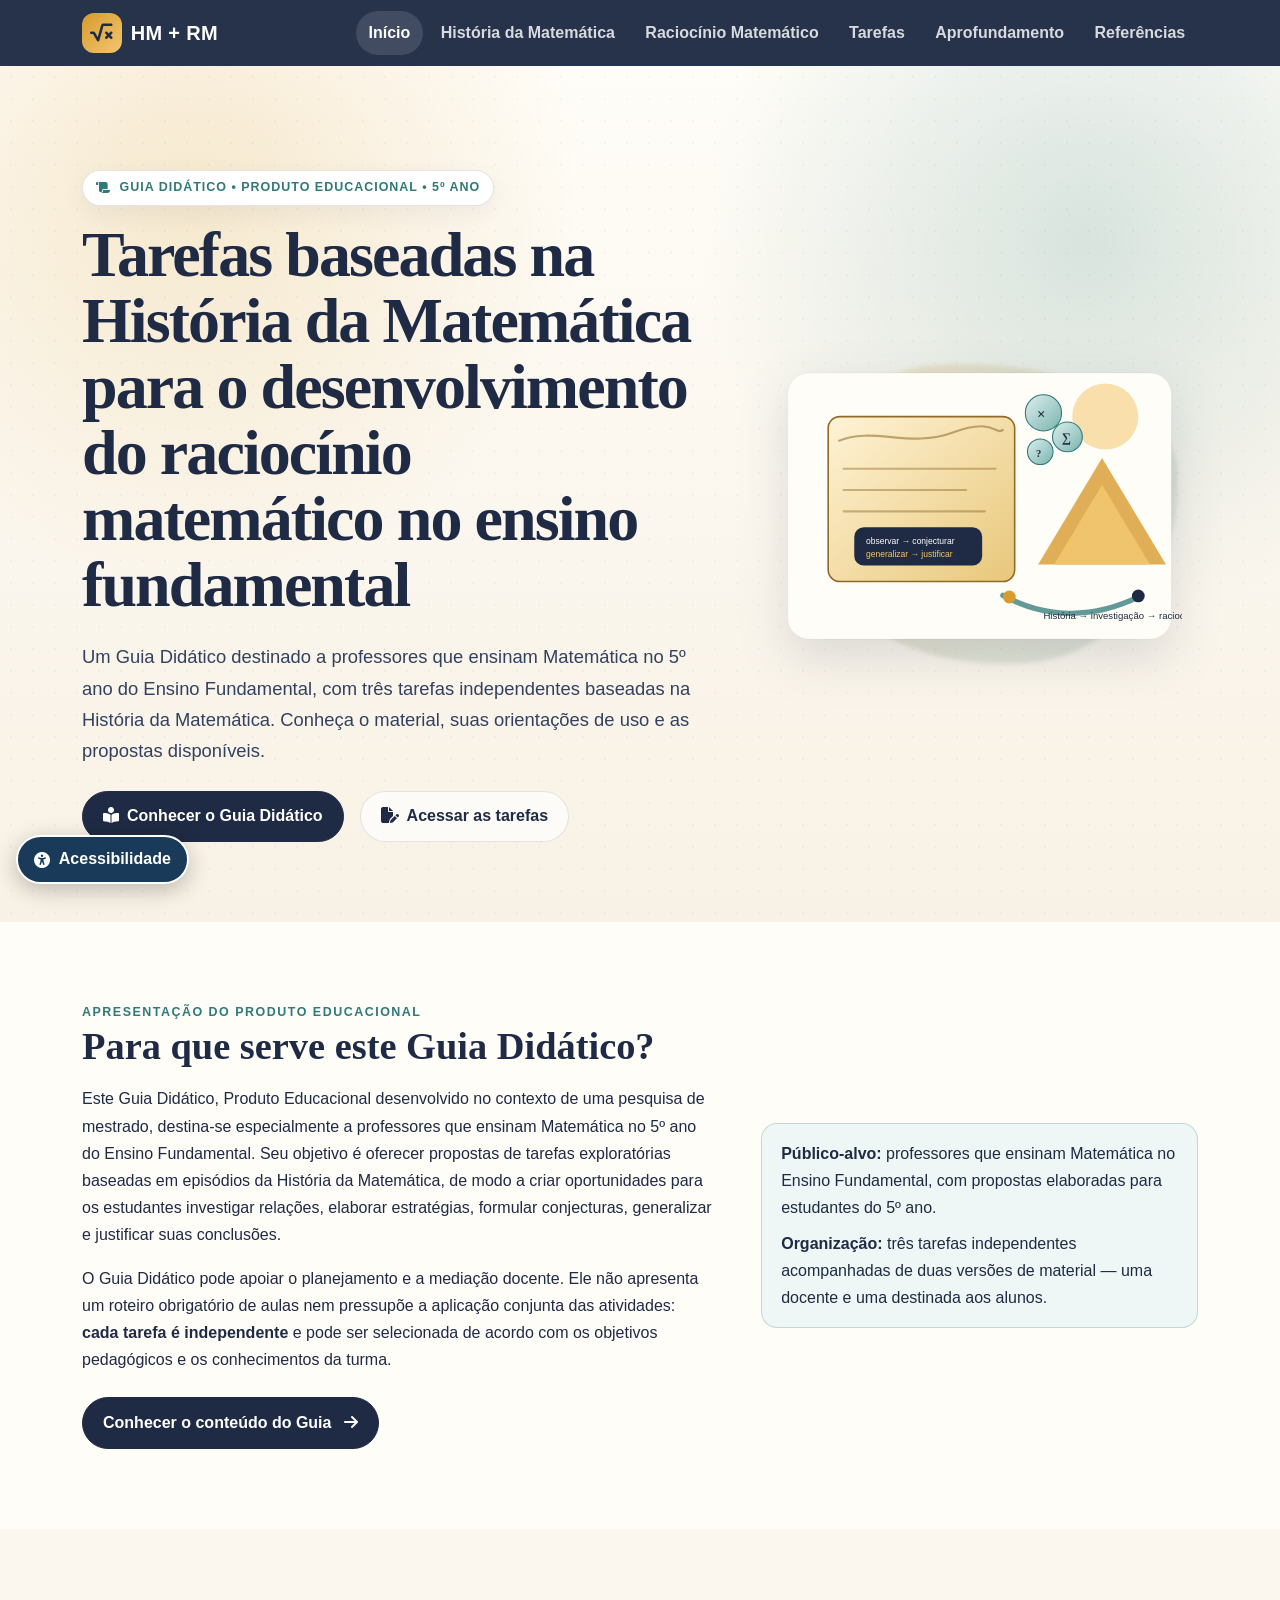
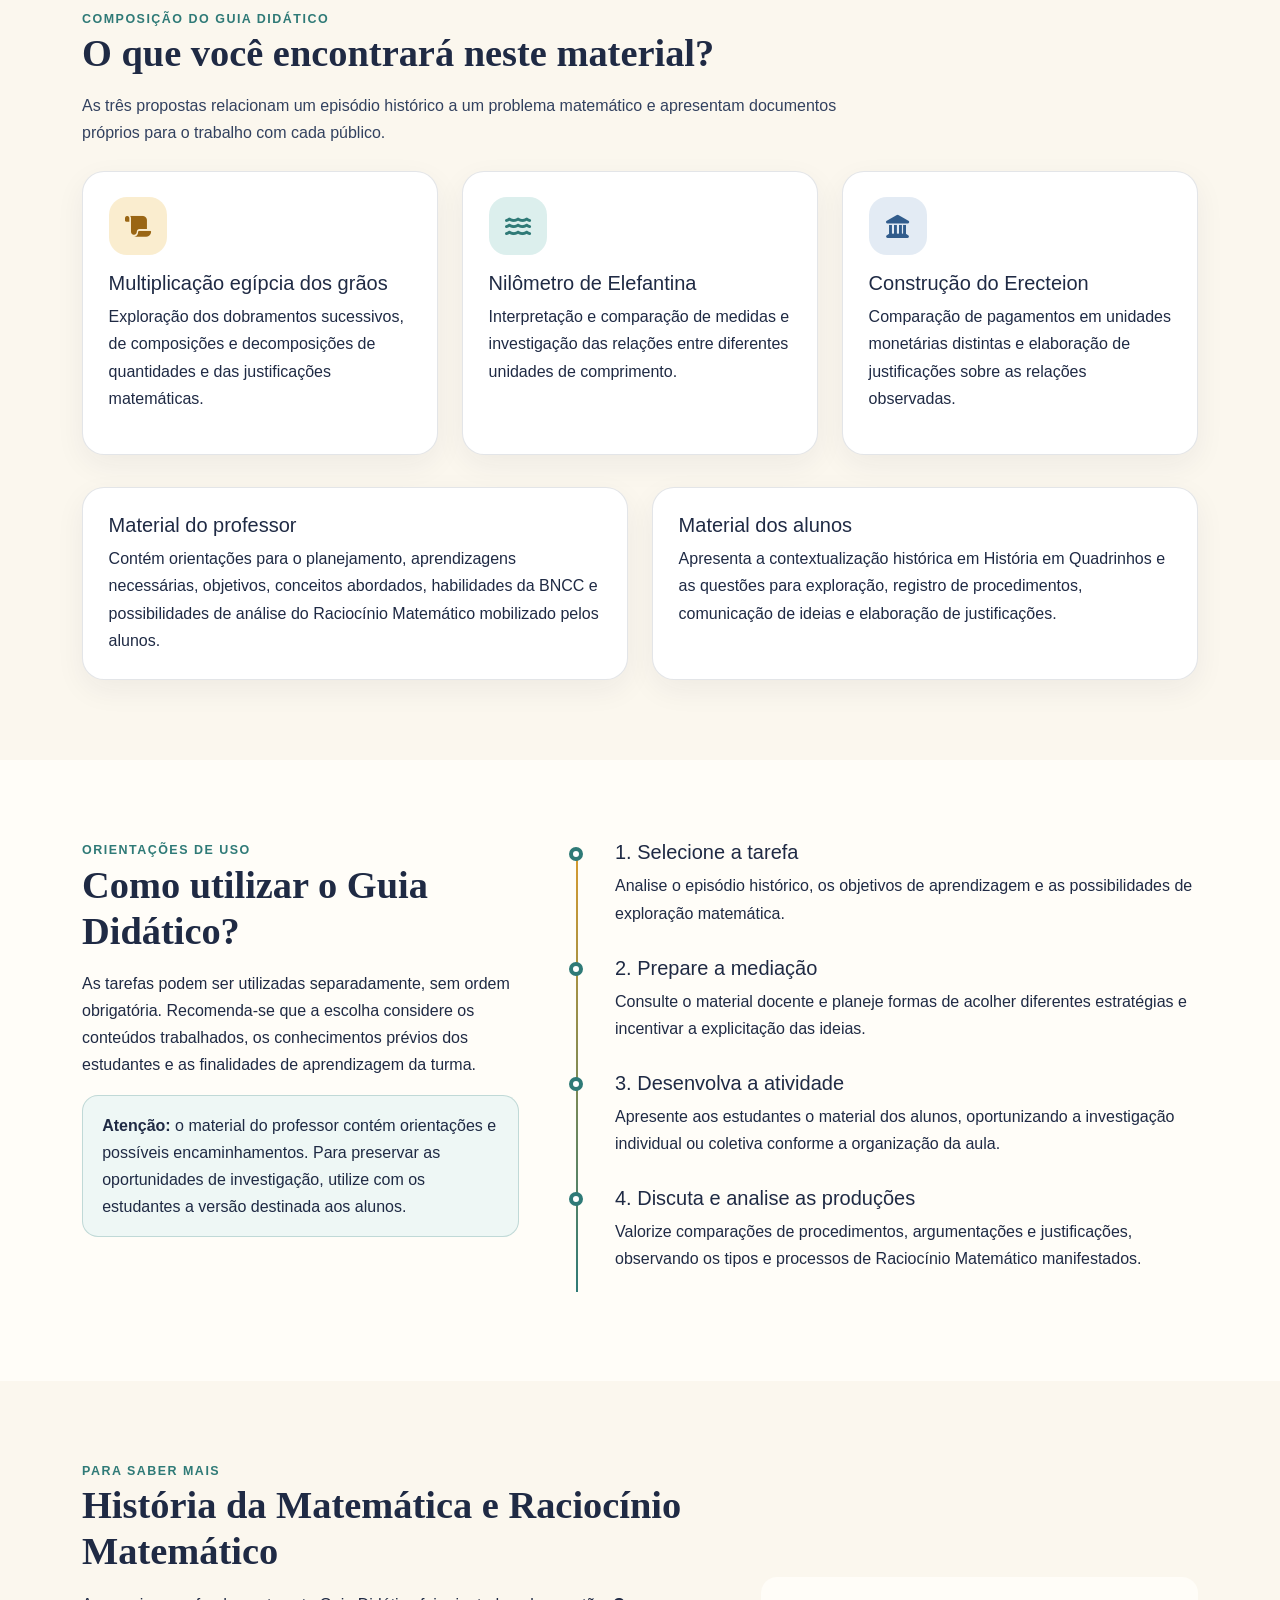
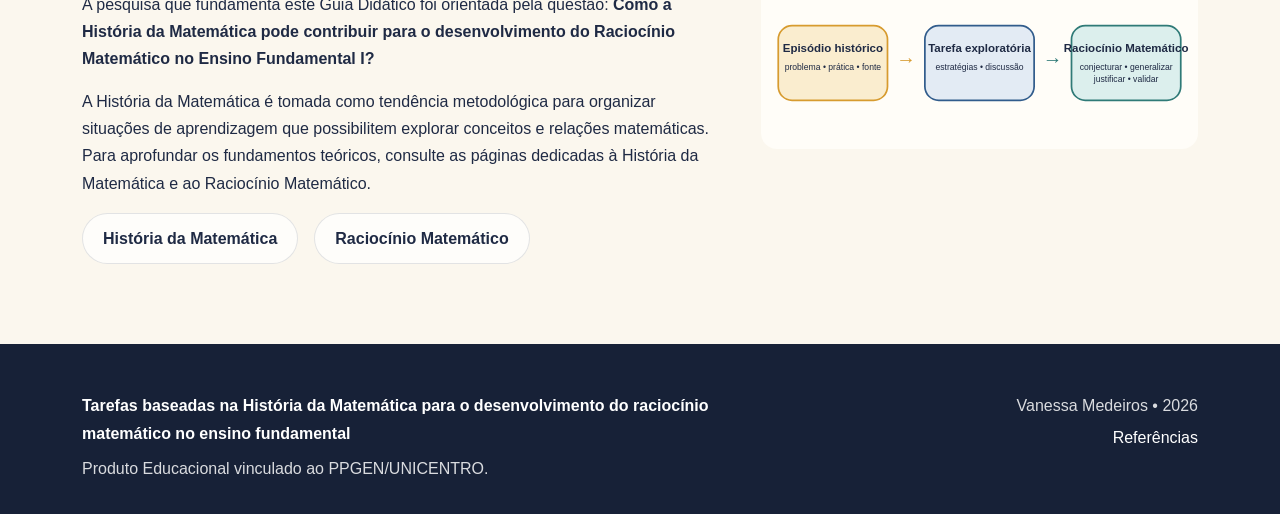
==== commit d04c7087: "Exibir acesso à acessibilidade no HTML e atualizar recursos em cache" ====
--- a/index.html
+++ b/index.html
@@ -8,9 +8,15 @@
 <title>Início — Guia Didático | HM + RM</title>
 <link href="https://cdn.jsdelivr.net/npm/bootstrap@5.3.3/dist/css/bootstrap.min.css" rel="stylesheet"/>
 <link href="https://cdnjs.cloudflare.com/ajax/libs/font-awesome/6.5.2/css/all.min.css" rel="stylesheet"/>
-<link href="style.css" rel="stylesheet"/>
+<link href="style.css?v=20261015b" rel="stylesheet"/>
 </head>
 <body>
+<div id="a11y-widget" class="a11y-widget">
+  <button id="a11y-open" class="a11y-toggle" type="button" aria-label="Abrir ferramentas de acessibilidade" aria-expanded="false" aria-controls="a11y-panel">
+    <i class="fa-solid fa-universal-access" aria-hidden="true"></i> Acessibilidade
+  </button>
+</div>
+
 <nav class="navbar navbar-expand-lg navbar-dark site-nav sticky-top">
 <div class="container">
 <a class="navbar-brand d-flex align-items-center" href="index.html"><span class="brand-mark"><i class="fa-solid fa-square-root-variable"></i></span>HM + RM</a>
@@ -90,6 +96,6 @@
 </div>
 </footer>
 <script src="https://cdn.jsdelivr.net/npm/bootstrap@5.3.3/dist/js/bootstrap.bundle.min.js"></script>
-<script src="script.js"></script>
+<script src="script.js?v=20261015b"></script>
 </body>
 </html>
--- a/style.css
+++ b/style.css
@@ -486,132 +486,6 @@
   .hero h1 { font-size: 2.45rem; }
   .page-hero { padding: 3.2rem 0; }
 }
-
-
-script.js
-
-const page = window.location.pathname.split('/').pop() || 'index.html';
-
-document.querySelectorAll('.site-nav .nav-link').forEach(link => {
-  const href = link.getAttribute('href');
-  if (href === page) link.classList.add('active');
-});
-
-const progress = document.createElement('div');
-progress.className = 'reading-progress';
-document.body.appendChild(progress);
-
-window.addEventListener('scroll', () => {
-  const doc = document.documentElement;
-  const max = doc.scrollHeight - doc.clientHeight;
-  const pct = max > 0 ? (doc.scrollTop / max) * 100 : 0;
-  progress.style.width = `${pct}%`;
-});
-
-const button = document.createElement('button');
-button.id = 'btnTopo';
-button.setAttribute('aria-label', 'Voltar ao topo');
-button.innerHTML = '<i class="fa-solid fa-arrow-up"></i>';
-document.body.appendChild(button);
-
-window.addEventListener('scroll', () => {
-  button.style.display = window.scrollY > 450 ? 'block' : 'none';
-});
-
-button.addEventListener('click', () => {
-  window.scrollTo({ top: 0, behavior: 'smooth' });
-});
-
-document.querySelectorAll('a[href^="#"]').forEach(link => {
-  link.addEventListener('click', event => {
-    const id = link.getAttribute('href');
-    if (!id || id === '#') return;
-    const target = document.querySelector(id);
-    if (target) {
-      event.preventDefault();
-      target.scrollIntoView({ behavior: 'smooth', block: 'start' });
-    }
-  });
-});
-
-const revealElements = document.querySelectorAll('.reveal');
-
-if ('IntersectionObserver' in window) {
-  const observer = new IntersectionObserver((entries) => {
-    entries.forEach(entry => {
-      if (entry.isIntersecting) {
-        entry.target.classList.add('visible');
-        observer.unobserve(entry.target);
-      }
-    });
-  }, { threshold: 0.12 });
-
-  revealElements.forEach(el => {
-    el.classList.add('reveal-ready');
-    observer.observe(el);
-  });
-} else {
-  // Fallback: em navegadores sem IntersectionObserver, o conteúdo permanece visível.
-  revealElements.forEach(el => el.classList.add('visible'));
-}
-
-const year = document.getElementById('ano');
-if (year) year.textContent = new Date().getFullYear();
-
-
-hero-hm-rm.svg
-
-<svg xmlns="http://www.w3.org/2000/svg" viewBox="0 0 760 560" role="img" aria-labelledby="title desc">
-  <title id="title">História da Matemática conectada ao Raciocínio Matemático</title>
-  <desc id="desc">Ilustração com papiro, pirâmide, símbolos matemáticos e trilha de raciocínio.</desc>
-  <defs>
-    <linearGradient id="paper" x1="0" y1="0" x2="1" y2="1"><stop stop-color="#fff3d6"/><stop offset="1" stop-color="#e8c77a"/></linearGradient>
-    <linearGradient id="teal" x1="0" y1="0" x2="1" y2="1"><stop stop-color="#dcefed"/><stop offset="1" stop-color="#7ab4ae"/></linearGradient>
-  </defs>
-  <rect x="20" y="30" width="720" height="500" rx="40" fill="#fffdf8" stroke="#1f2a44" stroke-opacity=".08"/>
-  <circle cx="616" cy="112" r="62" fill="#f2c66d" opacity=".55"/>
-  <path d="M490 390 L610 190 L730 390 Z" fill="#d79b2f" opacity=".8"/>
-  <path d="M520 390 L610 240 L700 390 Z" fill="#f0c46c"/>
-  <rect x="96" y="112" width="350" height="310" rx="22" fill="url(#paper)" stroke="#8f6a28" stroke-width="3"/>
-  <path d="M115 158 C180 130 250 172 330 142 S410 150 425 136" fill="none" stroke="#8f6a28" stroke-width="4" opacity=".55"/>
-  <path d="M125 210 H410 M125 250 H355 M125 290 H390" stroke="#8f6a28" stroke-width="4" opacity=".45" stroke-linecap="round"/>
-  <g transform="translate(145 320)">
-    <rect width="240" height="72" rx="18" fill="#1f2a44"/>
-    <text x="22" y="31" font-family="Arial" font-size="16" fill="#fff">observar → conjecturar</text>
-    <text x="22" y="55" font-family="Arial" font-size="16" fill="#f2c66d">generalizar → justificar</text>
-  </g>
-  <g fill="url(#teal)" stroke="#2f7a77" stroke-width="2">
-    <circle cx="500" cy="105" r="34"/><circle cx="545" cy="150" r="28"/><circle cx="494" cy="178" r="24"/>
-  </g>
-  <g font-family="Georgia" font-weight="700" fill="#1f2a44">
-    <text x="488" y="116" font-size="28">×</text><text x="535" y="160" font-size="24">∑</text><text x="486" y="187" font-size="20">?</text>
-  </g>
-  <path d="M424 448 C500 490 590 495 680 450" fill="none" stroke="#2f7a77" stroke-width="10" stroke-linecap="round" opacity=".75"/>
-  <circle cx="436" cy="451" r="12" fill="#d79b2f"/><circle cx="678" cy="449" r="12" fill="#1f2a44"/>
-  <text x="500" y="492" font-family="Arial" font-size="18" fill="#1f2a44">História → investigação → raciocínio</text>
-</svg>
-
-
-hm-rm-conexao.svg
-
-<svg xmlns="http://www.w3.org/2000/svg" viewBox="0 0 760 300" role="img" aria-labelledby="t d">
-  <title id="t">Conexão entre História da Matemática e Raciocínio Matemático</title><desc id="d">Fluxo de um episódio histórico para uma tarefa investigativa e para processos de raciocínio.</desc>
-  <rect width="760" height="300" rx="28" fill="#fffdf8"/>
-  <g font-family="Arial" text-anchor="middle">
-    <rect x="30" y="85" width="190" height="130" rx="24" fill="#faedcf" stroke="#d79b2f" stroke-width="3"/>
-    <text x="125" y="130" font-size="20" font-weight="700" fill="#1f2a44">Episódio histórico</text>
-    <text x="125" y="162" font-size="15" fill="#1f2a44">problema • prática • fonte</text>
-    <rect x="285" y="85" width="190" height="130" rx="24" fill="#e3ebf4" stroke="#315c8c" stroke-width="3"/>
-    <text x="380" y="130" font-size="20" font-weight="700" fill="#1f2a44">Tarefa exploratória</text>
-    <text x="380" y="162" font-size="15" fill="#1f2a44">estratégias • discussão</text>
-    <rect x="540" y="85" width="190" height="130" rx="24" fill="#dcefed" stroke="#2f7a77" stroke-width="3"/>
-    <text x="635" y="130" font-size="20" font-weight="700" fill="#1f2a44">Raciocínio Matemático</text>
-    <text x="635" y="162" font-size="15" fill="#1f2a44">conjecturar • generalizar</text>
-    <text x="635" y="184" font-size="15" fill="#1f2a44">justificar • validar</text>
-    <text x="252" y="155" font-size="34" fill="#d79b2f">→</text>
-    <text x="507" y="155" font-size="34" fill="#2f7a77">→</text>
-  </g>
-</svg>
 
 /* Página de três tarefas */
 .task-grid-card{display:flex;flex-direction:column;height:100%;overflow:hidden;scroll-margin-top:90px}
@@ -641,3 +515,92 @@
 .reference-access:focus-visible, .reference-jump a:focus-visible { outline: 3px solid #d79b2f; outline-offset: 3px; border-radius: 4px; }
 .reference-item:target { border-color: var(--teal); box-shadow: 0 0 0 3px rgba(47,122,119,.12); }
 @media(prefers-reduced-motion:reduce) { html { scroll-behavior: auto; } }
+
+
+/* Acessibilidade HM + RM */
+/* Controles flutuantes: sem interferir na navegação nem cobrir o botão de topo. */
+.a11y-widget{position:fixed;left:1rem;bottom:1rem;z-index:2100;font-family:"Inter","Segoe UI",Arial,sans-serif;line-height:1.4}
+.a11y-toggle{display:inline-flex;align-items:center;gap:.55rem;min-height:48px;padding:.7rem 1rem;border-radius:999px;border:2px solid #fff;background:#193b59;color:#fff;box-shadow:0 6px 22px rgba(0,0,0,.24);font-weight:800;cursor:pointer}
+.a11y-toggle:hover,.a11y-toggle[aria-expanded="true"]{background:#245779;color:#fff}
+.a11y-panel{position:absolute;bottom:calc(100% + .75rem);left:0;width:min(350px,calc(100vw - 2rem));max-height:calc(100dvh - 7rem);overflow-y:auto;padding:1.1rem;border-radius:20px;background:#fff;color:#192945;border:1px solid #cdd4e1;box-shadow:0 14px 48px rgba(0,0,0,.28)}
+.a11y-panel[hidden]{display:none!important}
+.a11y-panel-header{display:flex;justify-content:space-between;align-items:center;gap:1rem;margin-bottom:.9rem}
+.a11y-panel h2{font-family:inherit;font-size:1.13rem;font-weight:800;margin:0;color:inherit}
+.a11y-group{border-top:1px solid #d8deea;padding-top:.85rem;margin-top:.85rem}
+.a11y-group-label{font-size:.92rem;font-weight:800;margin:0 0 .65rem;color:inherit}
+.a11y-controls{display:flex;flex-wrap:wrap;gap:.5rem}
+.a11y-control{display:inline-flex;align-items:center;justify-content:center;gap:.4rem;min-height:44px;padding:.6rem .8rem;border:1px solid #63728b;border-radius:12px;background:#f4f6fb;color:#172b45;font-weight:750;cursor:pointer;flex:1;white-space:normal}
+.a11y-control:hover:not(:disabled){background:#e5eef9;color:#12263e}
+.a11y-control[aria-pressed="true"]{background:#193b59;color:#fff;border-color:#193b59}
+.a11y-control:disabled{opacity:.5;cursor:not-allowed}
+.a11y-close{flex:0 0 40px;min-height:40px;padding:0;font-size:1.15rem}
+.a11y-read-controls .a11y-control{flex-basis:calc(50% - .5rem)}
+.a11y-hint{font-size:.82rem;line-height:1.5;color:#455570;margin:.65rem 0 0}
+.a11y-status{font-size:.84rem;line-height:1.5;margin:.75rem 0 0;color:#324663;min-height:1.2em}
+.a11y-widget :is(button):focus-visible{outline:3px solid #db9b20;outline-offset:3px}
+@media(max-width:420px){.a11y-widget{left:.6rem;bottom:.6rem}.a11y-toggle{padding:.65rem .8rem}.a11y-panel{width:calc(100vw - 1.2rem)}}
+@media(prefers-reduced-motion:reduce){.a11y-widget *{animation:none!important;transition:none!important}}
+
+/* Tema escuro com contraste em títulos, textos, cartões e botões. */
+html[data-theme="dark"]{
+  color-scheme:dark;
+  --ink:#ecf3ff;--ink-2:#cad6e8;--cream:#0e1829;--paper:#152237;
+  --paper-2:#22334c;--teal:#86ddd2;--teal-2:#254a4e;--blue:#a4cbff;
+  --rose:#ffc0b9;--line:rgba(218,234,255,.23);
+  --shadow:0 18px 45px rgba(0,0,0,.32)
+}
+html[data-theme="dark"] body{background:var(--cream);color:var(--ink)}
+html[data-theme="dark"] :is(.hero,.page-hero){
+  background:linear-gradient(145deg,rgba(219,158,44,.09),rgba(76,164,153,.07)),var(--cream)
+}
+html[data-theme="dark"] .hero::after{opacity:.08}
+html[data-theme="dark"] .eyebrow{background:#20324a;color:var(--teal)}
+html[data-theme="dark"] :is(.feature-card,.info-card,.task-card,.resource-card,.stat-card,.flow-step,.rm-card,.process-table,.reference-item){background:#1b2a41;color:var(--ink)}
+html[data-theme="dark"] .bridge-card{background:linear-gradient(135deg,#1e3049,#263447)}
+html[data-theme="dark"] .notice{background:#1e3d42;border-color:#4c9998;color:#e6f8f7}
+html[data-theme="dark"] .hm-callout{background:#3b301c;color:#fff4d5}
+html[data-theme="dark"] .section-dark{background:#101c30;color:#f1f5ff}
+html[data-theme="dark"] .section-dark .section-title{color:#f1f5ff}
+html[data-theme="dark"] .quote-panel{background:#253955;color:#f3f7ff}
+html[data-theme="dark"] .site-footer{background:#0b1424}
+html[data-theme="dark"] .flow-step .num{background:#a8cce6;color:#102238}
+html[data-theme="dark"] .process-row.head{background:#263f5d;color:#fff}
+html[data-theme="dark"] .process-row.head .process-name{color:#fff}
+html[data-theme="dark"] .task-art{background:linear-gradient(135deg,#203d45,#26334e)}
+html[data-theme="dark"] .task-grid-art{background:linear-gradient(135deg,#203d45,#26334e)}
+html[data-theme="dark"] :is(.task-symbol,.task-greek-icon){background:#2b425a;color:#dbe9fb}
+html[data-theme="dark"] .task-number{background:#374e60;color:#fff}
+html[data-theme="dark"] .icon-orb{background:#304259;color:#dcecff}
+html[data-theme="dark"] .icon-orb.teal{background:#254a4e;color:#a8f4e7}
+html[data-theme="dark"] .icon-orb.gold{background:#493b26;color:#f8d69e}
+html[data-theme="dark"] .icon-orb.rose{background:#4e3336;color:#ffc4bd}
+html[data-theme="dark"] .icon-orb.blue{background:#283e59;color:#b9d7ff}
+html[data-theme="dark"] .btn-primary-custom,
+html[data-theme="dark"] .task-document-link:not(.student){background:#9bded4;border-color:#9bded4;color:#0b2029}
+html[data-theme="dark"] .btn-primary-custom:hover,
+html[data-theme="dark"] .task-document-link:not(.student):hover{background:#bdeee7;border-color:#bdeee7;color:#0b2029}
+html[data-theme="dark"] .btn-outline-custom,
+html[data-theme="dark"] .task-document-link.student{background:#273851;border-color:#8094b1;color:#f0f6ff}
+html[data-theme="dark"] .btn-outline-custom:hover,
+html[data-theme="dark"] .task-document-link.student:hover{background:#34536b;color:#fff}
+html[data-theme="dark"] .reference-jump .btn-outline-primary{color:#badbff;border-color:#85b0e5}
+html[data-theme="dark"] .reference-jump .btn-outline-primary:hover{background:#285376;color:#fff}
+html[data-theme="dark"] .text-muted{color:#c3d2e9!important}
+html[data-theme="dark"] .site-nav .brand-mark{color:#18273d}
+html[data-theme="dark"] .timeline-item::before{background:#16283d}
+html[data-theme="dark"] .reference-access{color:#9deee2}
+html[data-theme="dark"] .reference-access:hover{color:#fff}
+html[data-theme="dark"] .a11y-toggle{background:#bce4ee;border-color:#203c50;color:#142638}
+html[data-theme="dark"] .a11y-panel{background:#192a41;color:#f1f5ff;border-color:#647b99}
+html[data-theme="dark"] .a11y-group{border-color:#536b84}
+html[data-theme="dark"] .a11y-control{background:#263c55;border-color:#8fa9c4;color:#fff}
+html[data-theme="dark"] .a11y-control:hover:not(:disabled){background:#355677;color:#fff}
+html[data-theme="dark"] .a11y-control[aria-pressed="true"]{background:#a5e6dd;color:#10252a;border-color:#a5e6dd}
+html[data-theme="dark"] :is(.a11y-hint,.a11y-status){color:#d2e1f6}
+
+
+/* Acesso rápido por teclado ao conteúdo principal. */
+.skip-content{position:fixed;left:1rem;top:-100px;z-index:2500;background:#fff;color:#10273d;border:3px solid #b27716;border-radius:12px;padding:.65rem 1rem;font-weight:800}
+.skip-content:focus{top:.7rem;color:#10273d}
+main:focus{outline:none}
+
